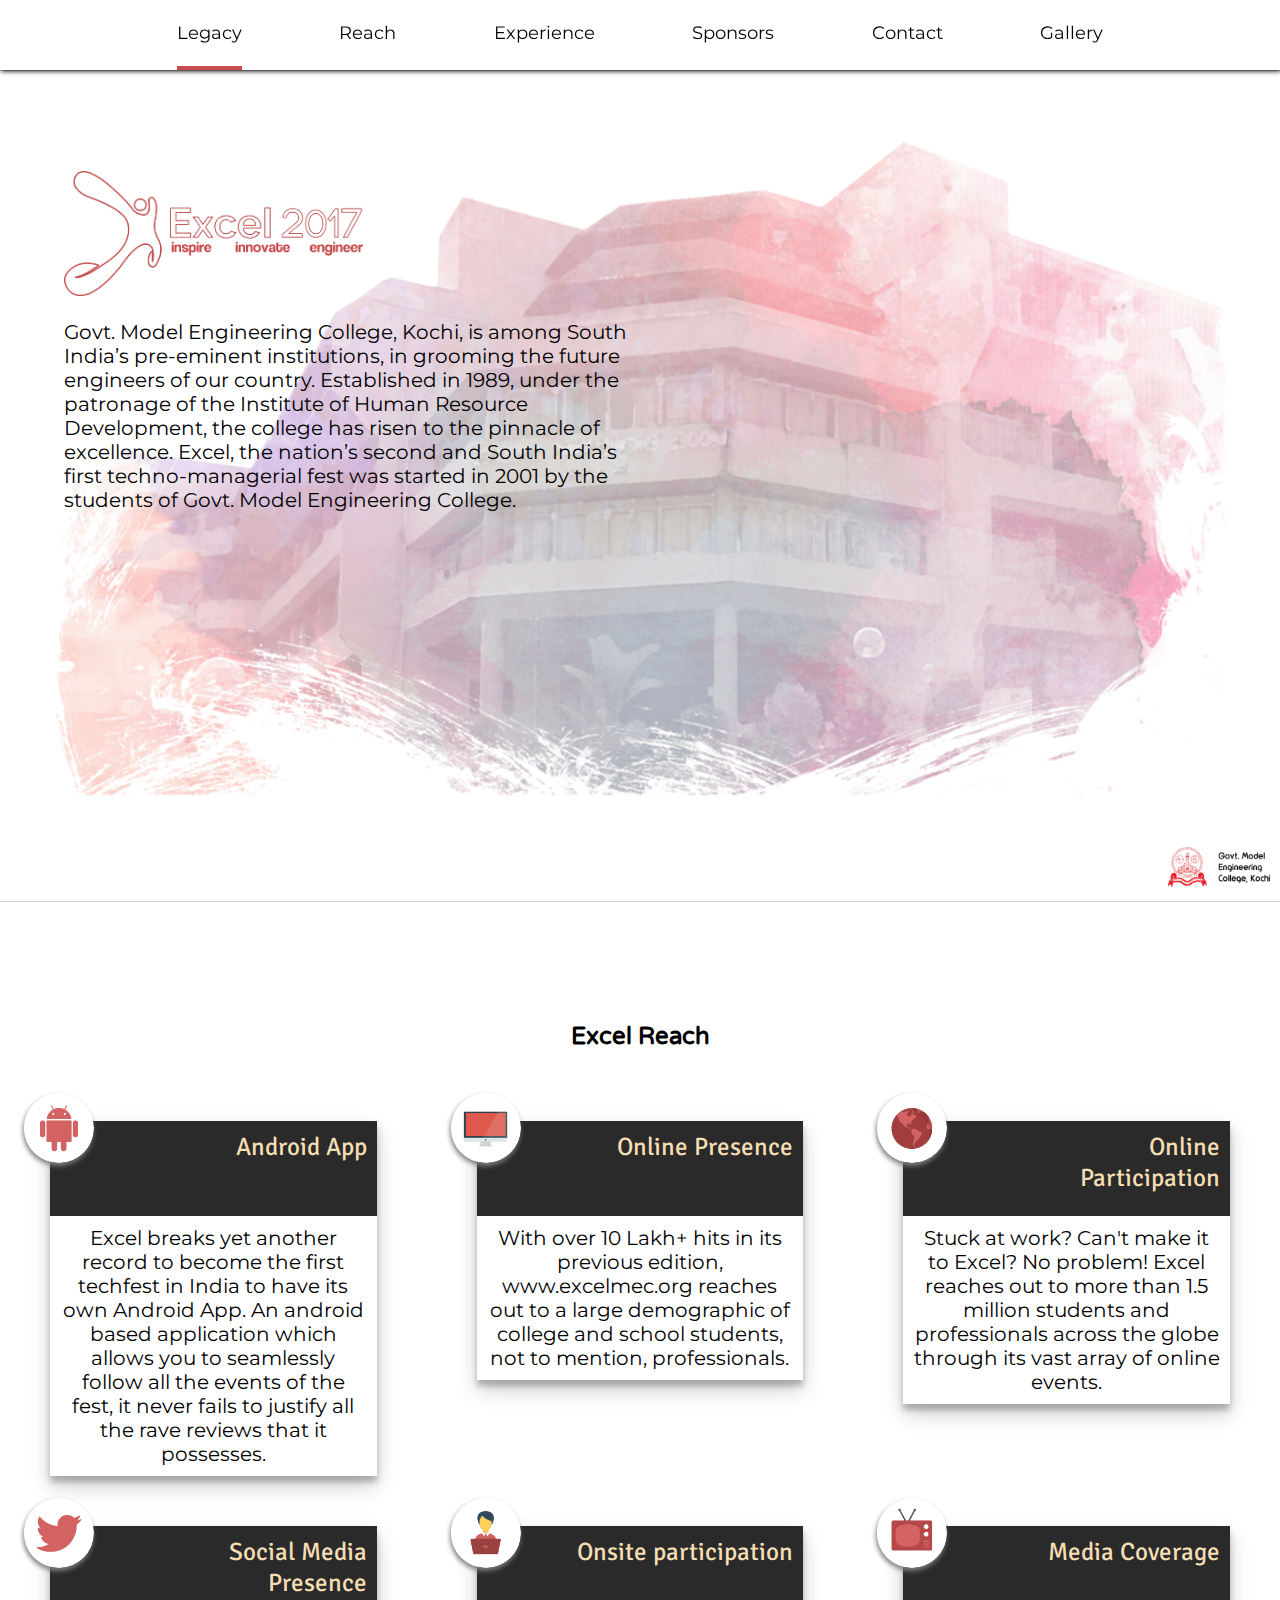
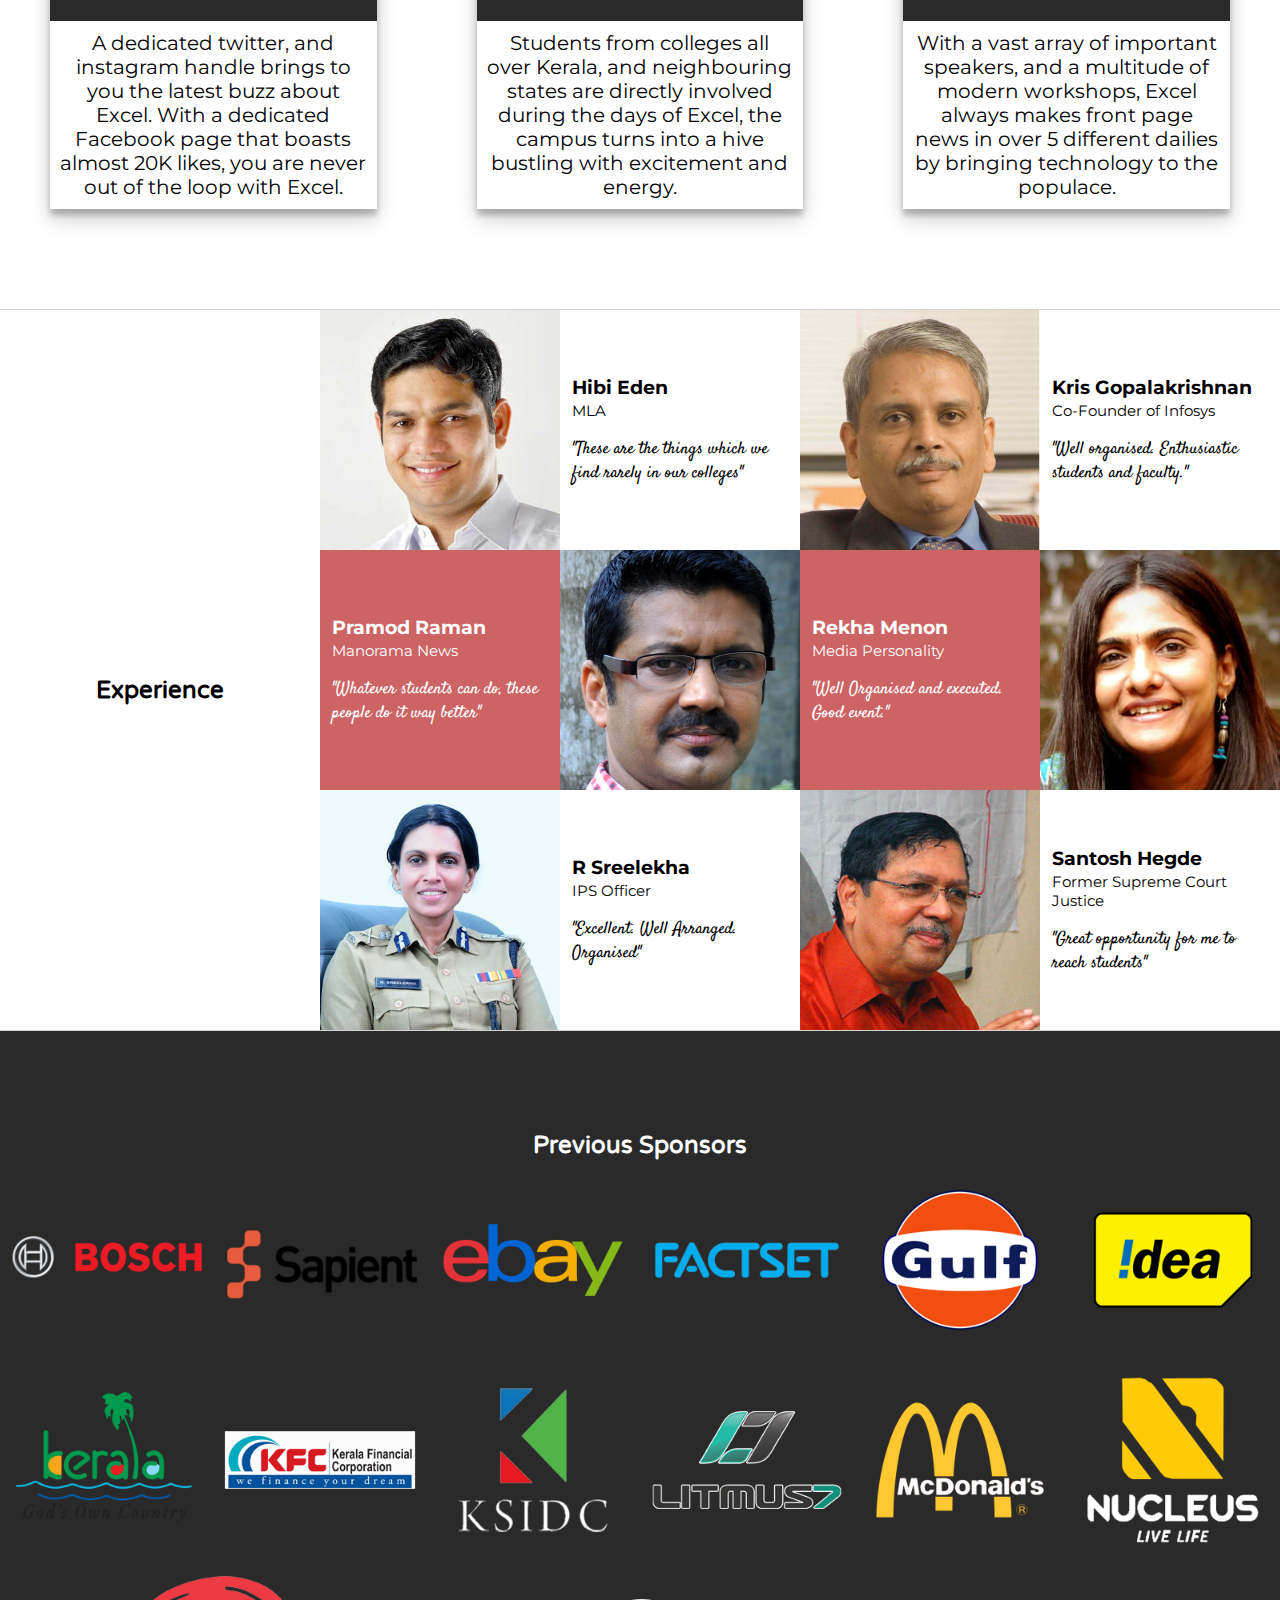
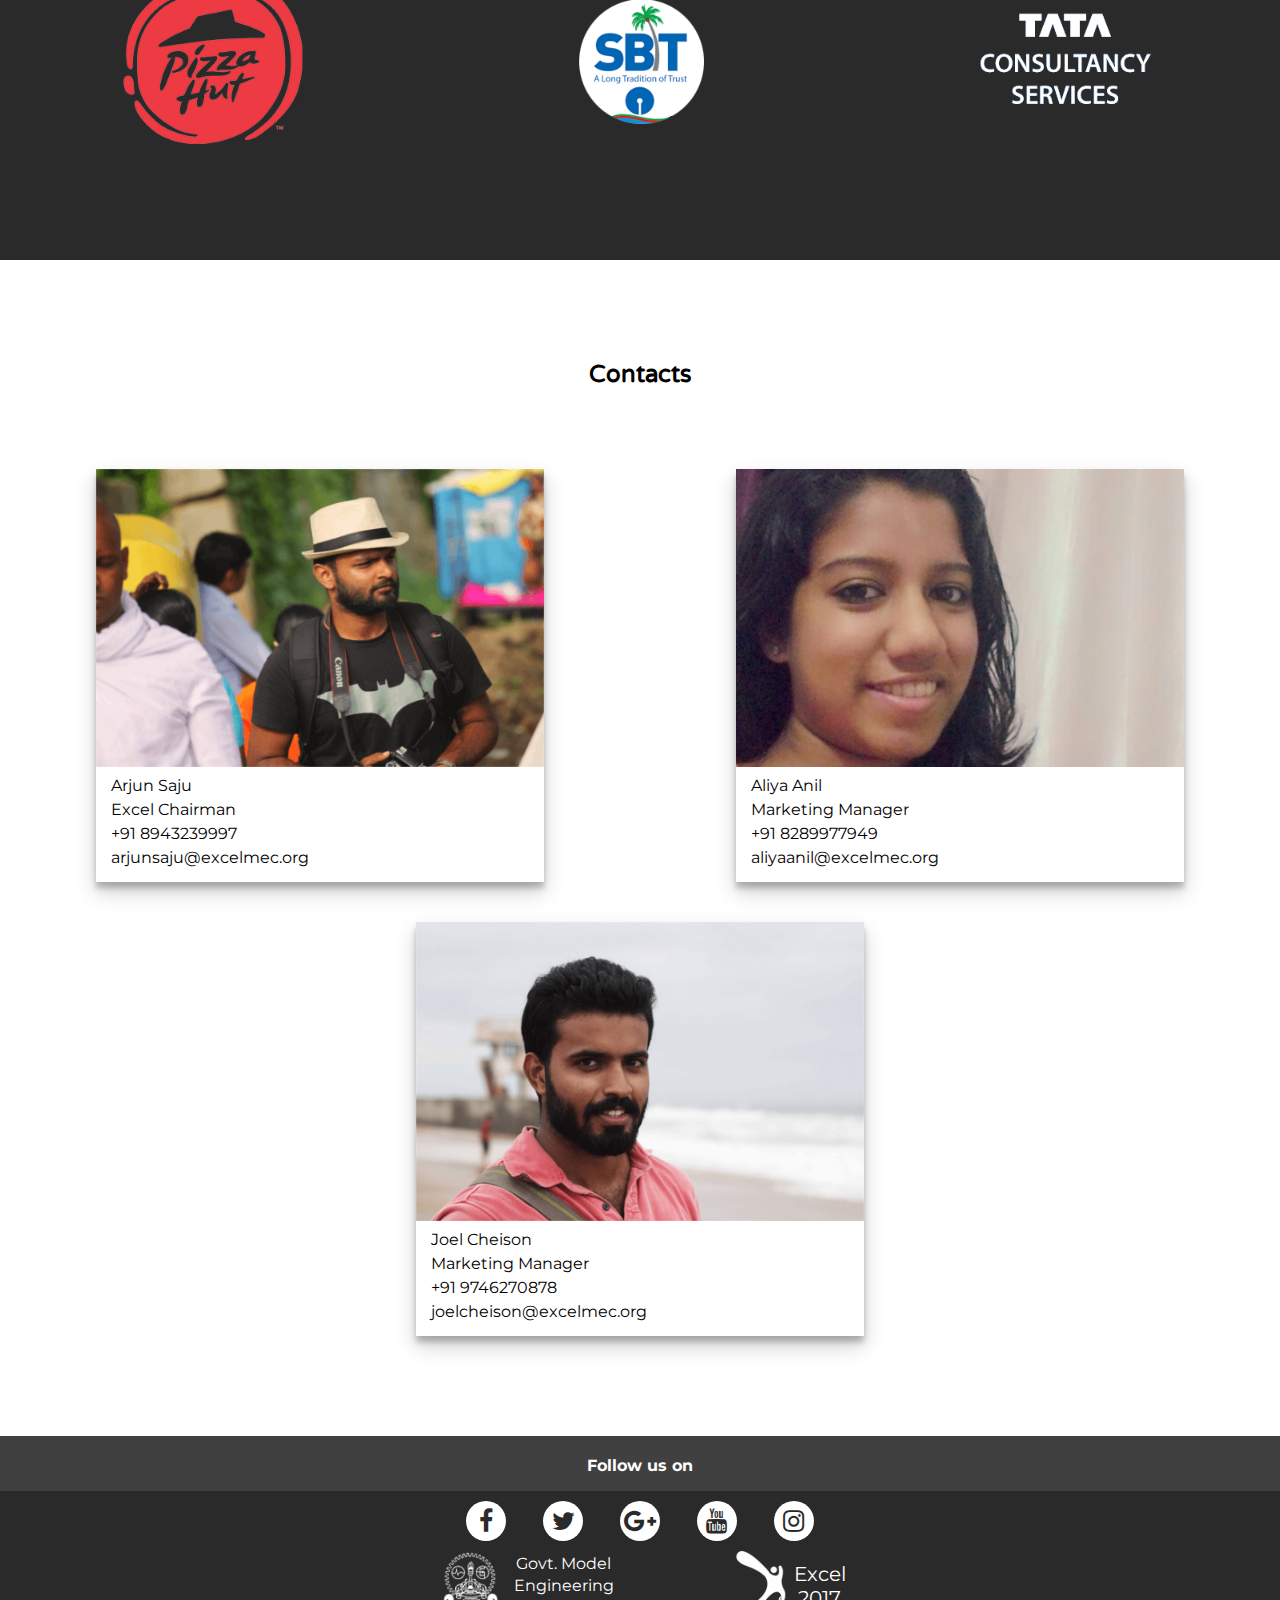
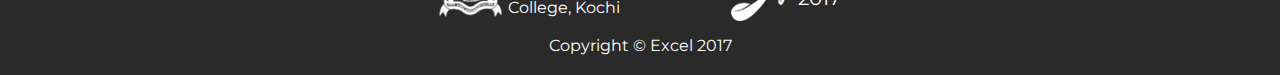
==== index.html @ 3091acf0 "Add files via upload" ====
<!DOCTYPE html>
<html>
  <head>
    <meta charset="utf-8">
    <title>Excel 2017 | Marketing</title>
    <meta name="viewport" content="width=device-width, initial-scale=1">
    <link rel="stylesheet" href="css/marketing_style.css">
    <link rel="stylesheet" href="https://maxcdn.bootstrapcdn.com/font-awesome/4.5.0/css/font-awesome.min.css">
    <link rel="shortcut icon" href="imgs/favicon.png">
    <script src="js/jquery-3.1.1.min.js"></script>
    <link href="https://fonts.googleapis.com/css?family=Montserrat|Satisfy|Varela+Round|Signika" rel="stylesheet">
  </head>
  <body>
    <div class="navbar">
      <div class="active"><a>HOME</a></div>
      <div><a href="gallery.html">GALLERY</a></div>
      <!-- <div><a>TARIFF</a></div> -->
    </div>
    <div class="tabview-container">
      <div class="tab-view">
        <div class="active-tab" id="home_tab"><a ><img src="imgs/excel.png">Legacy</a></div>
        <div id="reach_tab"><a ><img src="imgs/reach(1).png">Reach</a></div>
        <div id="exp_tab"><a ><img src="imgs/experience(1).png">Experience</a></div>
        <div id="spon_tab"><a ><img src="imgs/sponsor(1).png">Sponsors</a></div>
        <div id="cont_tab"><a ><img src="imgs/phone(1).png">Contact</a></div>
        <div class="page_links"><a href="gallery.html">Gallery</a></div>
        <!-- <div class="page_links"><a >Tariff</a></div> -->
      </div>
    </div>
    <section class="drop_screen" id="home">
      <div class="overlay"></div>
      <div class="legacy">
        <img src="imgs/excel2017.png">
        <p>Govt. Model Engineering College, Kochi, is among South India’s pre-eminent institutions, in grooming the future engineers of our country. Established in 1989, under the patronage of the Institute of Human Resource Development, the college has risen to the pinnacle of excellence. Excel, the nation’s second and South India’s first techno-managerial fest was started in 2001 by the students of Govt. Model Engineering College.</p>
      </div>
      <div class="mec-link"><a href="http://mec.ac.in/" target="_blank"><img src="imgs/meclink.png"></a></div>
    </section>
    <section class="reach" id="reach">
      <h2>Excel Reach</h2>
      <div class="reach-content">
        <div>
          <div>
            <div class="reach-header">
              <div class="sublogo"><img src="imgs/android.png"></div>
              <span class="subh">Android App</span>
            </div>
            <p>Excel breaks yet another record to become the first techfest in India to have its own Android App. An android based application which allows you to seamlessly follow all the events of the fest, it never fails to justify all the rave reviews that it possesses.</p>
          </div>
        </div>
        <div>
          <div>
            <div class="reach-header">
              <div class="sublogo"><img src="imgs/computer.png"></div>
              <span class="subh">Online Presence</span>
            </div>
            <p>With over 10 Lakh+ hits in its previous edition, www.excelmec.org reaches out to a large demographic of college and school students, not to mention, professionals.</p>
          </div>
        </div>
        <div>
          <div>
            <div class="reach-header">
              <div class="sublogo"><img src="imgs/online.png"></div>
              <span class="subh">Online Participation</span>
            </div>
            <p>Stuck at work? Can't make it to Excel? No problem! Excel reaches out to more than 1.5 million students and professionals across the globe through its vast array of online events.</p>
          </div>
        </div>
        <div>
          <div>
            <div class="reach-header">
              <div class="sublogo"><img src="imgs/twitter.png"></div>
              <span class="subh">Social Media Presence</span>
            </div>
            <p>A dedicated twitter, and instagram handle brings to you the latest buzz about Excel. With a dedicated Facebook page that boasts almost 20K likes, you are never out of the loop with Excel.</p>
          </div>
        </div>
        <div>
          <div>
            <div class="reach-header">
              <div class="sublogo"><img src="imgs/onlielaptop.png"></div>
              <span class="subh">Onsite participation</span>
            </div>
            <p>Students from colleges all over Kerala, and neighbouring states are directly involved during the days of Excel, the campus turns into a hive bustling with excitement and energy.</p>
          </div>
        </div>
        <div>
          <div>
            <div class="reach-header">
              <div class="sublogo"><img src="imgs/television.png"></div>
              <span class="subh">Media Coverage</span>
            </div>
            <p>With a vast array of important speakers, and a multitude of modern workshops, Excel always makes front page news in over 5 different dailies by bringing technology to the populace.</p>
          </div>
        </div>
      </div>
    </section>
    <section class="experience" id="experience">
      <div class="experience-header"><h2>Experience</h2></div>
      <div class="experience-content">
        <div class="odd-exp0">
          <div>
            <h3>Hibi Eden</h3>
            <span>MLA</span>
            <p>"These are the things which we find rarely in our colleges"</p>
          </div>
          <img src="imgs/testimonials/ARhb.jpg">
        </div>
        <div>
          <img src="imgs/testimonials/ARkris.jpg">
          <div>
            <h3>Kris Gopalakrishnan</h3>
            <span>Co-Founder of Infosys</span>
            <p>"Well organised. Enthusiastic students and faculty."</p>
          </div>
        </div>
        <div class="checker">
          <div>
            <h3>Pramod Raman</h3>
            <span>Manorama News</span>
            <p>"Whatever students can do, these people do it way better"</p>
          </div>
          <img src="imgs/testimonials/ARpr.jpg">
        </div>
        <div class="odd-exp1 checker">
          <img src="imgs/testimonials/ARrm.jpg">
          <div>
            <h3>Rekha Menon</h3>
            <span>Media Personality</span>
            <p>"Well Organised and executed. Good event."</p>
          </div>
        </div>
        <div class="odd-exp0">
          <div>
            <h3>R Sreelekha</h3>
            <span>IPS Officer</span>
            <p>"Excellent. Well Arranged. Organised"</p>
          </div>
          <img src="imgs/testimonials/ARrsreelekha.jpg">
        </div>
        <div>
          <img src="imgs/testimonials/ARsanthosh.jpg">
          <div>
            <h3>Santosh Hegde</h3>
            <span>Former Supreme Court Justice</span>
            <p>"Great opportunity for me to reach students"</p>
          </div>
        </div>
      </div>
    </section>
    <section class="sponsors" id="sponsors">
      <h2>Previous Sponsors</h2>
      <div class="sponsors-content">
        <img class="active-slide" src="imgs/sponsors/Bosch.png">
        <img src="imgs/sponsors/sap.png">
        <img src="imgs/sponsors/ebay.png">
        <img src="imgs/sponsors/factset.png">
        <!-- <img src="imgs/sponsors/fedbank.png"> -->
        <img src="imgs/sponsors/GulfLogo.png">
        <img src="imgs/sponsors/idea.png">
        <!-- <img src="imgs/sponsors/kerafed.png"> -->
        <img src="imgs/sponsors/keralatourism.png">
        <img src="imgs/sponsors/kfc.png">
        <img src="imgs/sponsors/ksidc.png">
        <img src="imgs/sponsors/litmus7.png">
        <img src="imgs/sponsors/mcd.png">
        <img src="imgs/sponsors/nucleus.png">
        <img src="imgs/sponsors/pizzahut.png">
        <img src="imgs/sponsors/sbt.png">
        <img src="imgs/sponsors/TCS.png">
        <!-- <img src="imgs/sponsors/wipro.png"> -->
      </div>
    </section>
    <section class="contacts" id="contact">
      <h2>Contacts</h2>
      <div class="contacts-contents">
        <div>
          <img src="imgs/contacts/arjuns.png">
          <div class="contact-desc">
            <p>Arjun Saju</p>
            <p>Excel Chairman</p>
            <p>+91 8943239997</p>
            <p>arjunsaju@excelmec.org</p>
          </div>
        </div>
        <div>
          <img src="imgs/contacts/aliya.png">
          <div class="contact-desc">
            <p>Aliya Anil</p>
            <p>Marketing Manager</p>
            <p>+91 8289977949</p>
            <p>aliyaanil@excelmec.org</p>
          </div>
        </div>
        <div>
          <img src="imgs/contacts/joelc.png">
          <div class="contact-desc">
            <p>Joel Cheison</p>
            <p>Marketing Manager</p>
            <p>+91 9746270878</p>
            <p>joelcheison@excelmec.org</p>
          </div>
        </div>
      </div>
    </section>
    <section class="footer">
      <div class="footer-header">
        <h4>Follow us on</h4>
      </div>
      <div class="footer-content">
        <div id="social">
          <a class="facebook" target="_blank" href="https://www.facebook.com/excelmec"><i class="fa fa-facebook fa-2x"></i></a>
    		  <a class="twitter" target="_blank" href="https://twitter.com/excelmec"><i class="fa fa-twitter fa-2x"></i></a>
      	  <a class="gplus" target="_blank" href="https://plus.google.com/115187532143754007288"><i class="fa fa-google-plus fa-2x"></i></a>
      	  <a class="gplus" target="_blank" href="https://www.youtube.com/c/excelmec"><i class="fa fa-youtube fa-2x"></i></a>
      	  <a class="insta" target="_blank" href="https://www.instagram.com/excelmec/"><i class="fa fa-instagram fa-2x"></i></a>
        </div>
        <div>
          <div style="display:flex;margin: auto;" id="mec">
            <a style="display:flex;text-decoration:none;" href="http://mec.ac.in/"><img src="imgs/header.png">
            <div class="college-footer">
              <p>Govt. Model</p>
              <p>Engineering</p>
              <p>College, Kochi</p>
            </div>
          </a>
          </div>
          <div style="display:flex;margin: auto;" id="mec">
            <img src="imgs/logofooter.png">
            <div class="excel-footer">
              <p>Excel</p>
              <p>2017</p>
            </div>
          </div>
        </div>
      </div>
      <div id="cr"><h4>Copyright &copy; Excel 2017</h4></div>
    </section>
    <script src="js/wires.js"></script>
  </body>
</html>
---- css/marketing_style.css ----
body{
  margin: 0;
  font-family: 'Montserrat', sans-serif;
}

h2{
  font-family: 'Varela Round', sans-serif;
}
.subh{
  font-family: 'Signika', sans-serif;
}

section.contacts h2{
  margin: 0;
}

@media (max-width:360px){
  .overlay{
    background-color: rgba(255,255,255,0.7);
    position: absolute;
    width: 100%;
    height: inherit;
  }
}

@media (min-width:300px){
  section.reach,section.contacts{
    padding-top: 50px;
    padding-bottom: 50px;
  }
  .page_links{
    display: none;
  }
  .drop_screen{
    border-top: 1px solid #d5d5d5;
    border-bottom: 1px solid #d5d5d5;
    display:flex;
    position: relative;
    background-image: url('../imgs/mec.png');
    background-repeat: no-repeat;
    background-position: top;
    background-size: contain;
    height: calc(100vh - 116px);
  }
  .mec-link{
    position: absolute;
    padding: 10px;
    top: 0;
    right: 0;
    /*bottom: 0;*/
  }
  .mec-link img{
    height: 30px;
  }
  .legacy{
    width: 90%;
    position: absolute;
    left: 50%;
    bottom: 0;
    transform: translateX(-50%);
    /*background-color: white;*/
    /*background: -webkit-linear-gradient(bottom, white 80%, rgba(255, 255, 255, 0));
    background: linear-gradient(bottom, white 80%, rgba(255, 255, 255, 0));*/

  }
  .legacy>img{
    width: 100%;
  }
  .legacy>p{
    width: 100%;
    font-size: 15px;
    text-align: center;
  }
  /*nav style*/
  .navbar{
    display: flex;
    width: 80%;
    margin: auto;
    height:50px;
    margin-bottom: 1px;
  }
  .navbar>div{
    text-align: center;
    height: 100%;
    line-height: 50px;
    width: 25%;
    margin: auto;
  }
  .navbar a{
    color: inherit;
    text-decoration: none;
  }
  .active>a{
    color:#c76268;
  }
  .active{
    border-bottom: 2px solid #c76268;
  }
  /*tab style*/
  .tab-view{
    display: flex;
    width: 100%;
    font-size: 12px;
  }
  .tab-view a{
    text-decoration: none;
    color: inherit;
  }
  .tab-view>div{
    text-align: center;
    margin: auto;
    cursor: pointer;
    border-top: 2px solid transparent;
  }
  .tab-view>div.active-tab{
    border-top: 2px solid #c54d4d;
  }
  .tabview-container{
    position: fixed;
    z-index: 1000;
    bottom: 0;
    width: 100%;
    z-index: 99;
    height: 63px;
    background-color: rgba(255, 255, 255, 0.8);
  }
  .tab-view>div img{
    width: 40px;
    margin-top: 2px;
  }
  /*---------Excel reach--------*/
  .reach{
    text-align: center;
    padding-top: 20px;
    padding-bottom:20px;
    border-bottom: 1px solid #d5d5d5;
  }
  .reach-content{
    width: 75%;
    margin: auto;
  }
  .reach-content>div{
    margin-top: 60px;
    margin-bottom: 60px;
  }
  .reach-content>div>div{
    background-color: white;
    box-shadow: 0 10px 20px rgba(0,0,0,0.19), 0 6px 6px rgba(0,0,0,0.23);
  }
  .reach-content>div img{
    width: 60px;
    box-shadow: -1px 3px 5px grey;
    border-radius: 100%;
  }
  .sublogo{
    padding: 10px;
    transform: translate(-50%,-50%);
  }
  .reach-content>div .subh{
    font-size: 25px;
    padding: 10px;
    text-align: right;
    width: 100%;
  }
  .reach-header{
    display: inline-flex;
    width: 100%;
    background-color: #2a2a2a;
    color: wheat;
  }
  .reach-content p{
    padding: 10px;
    margin: 0;
  }
  /*-------Experience--------*/
  .experience{
    text-align: center;
    padding-top: 20px;
    border-bottom: 1px solid #d5d5d5;
  }
  .experience-content>div{
    width: 100%;
    display: flex;
  }
  .experience-content>div>div{
    width: 45%;
    margin: auto;
    text-align: left;
  }
  .experience-content>div>div>p{
    font-family: 'Satisfy', cursive;
    font-weight: normal;
  }
  .experience-content>div h3{
    font-size: 15px;
    margin-bottom: 2px;
  }
  /*photo and the text in testimony*/
  .experience-content>div>*{
    width: 50%;
    font-size: 14px;
  }
  .experience-content>div>img{
    height: 50%;
  }
  .experience-content>div>div>span{
    font-size: 12px;
  }
  /*-----contacts---------*/
  .contacts{
    text-align: center;
    padding-top: 20px;
    padding-bottom: 40px;
  }
  .contacts-contents{
    text-align: center;
    margin-top: 40px;
  }
  .contacts-contents>div{
    width: 90%;
    margin: auto;
    margin-top: 20px;
    margin-bottom: 20px;
    box-shadow: 0 10px 20px rgba(0,0,0,0.19), 0 6px 6px rgba(0,0,0,0.23);
  }
  .contacts-contents>div>div{
    padding-bottom: 10px;
  }
  .contacts-contents img{
    width: 100%;
  }
  .contacts-contents p{
    margin-top: 5px;
    margin-bottom: 5px;
    padding-left: 15px;
    text-align: left;
  }
  .contacts-contents p.cname{
    color: #888;
  }
  /*-----------sponsors-----------*/
  .sponsors{
    text-align: center;
    padding-bottom: 100px;
    padding-top: 100px;
    background-color: #2a2a2a;
  }
  .sponsors>h2{
    margin: 0;
    color: white;
  }
  .sponsors-content{
    position: relative;
    align-content: center;
    display: block;
    height:310px;
  }
  .sponsors-content>img{
    position: absolute;
    height: 300px;
    opacity: 0;
    transition: opacity 0.5s;
    display: block;
    margin: auto;
    left: 50%;
    transform: translateX(-50%);
  }
  .sponsors-content>img.active-slide{
    opacity: 1;
  }
  /*---------footer---------*/
  .footer{
    text-align: center;
    margin-bottom: 63px;
    padding-bottom: 10px;
    background-color: #2a2a2a;
  }
  .footer div{
    text-align: center;
    color: white;
    margin: auto;
  }
  .footer>div#cr>h4{
    font-weight: normal;;
    margin: 10px;
  }
  .footer-header{
    background-color: #414040;
    text-align: center;
    color: white;
    height: 40px;
    line-height: 40px;
    padding-top: 10px;
    padding-bottom: 5px;
  }
  .footer-content{
    padding-top: 5px;
  }
  .footer-header h4{
    margin: 0;
  }
  .footer-content>div{
    display: flex;
    margin: auto;
    width: 80%;
    padding-top: 5px;
    padding-bottom: 5px;
    text-align: center;
  }
  .footer-content>div>a{
    display: block;
    width: 40px;
    height: 40px;
    background-color: white;
    /*line-height: 50px;*/
    border-radius: 100%;
    margin: auto;
  }
  i{
  	color: #2a2a2a;
    position: relative;
    transform: translatey(-50%);
    top: 50%;
  }
  .fa-2x{
    font-size: 25px !important;
  }
  a.facebook i:hover{
  	color: #3b5998;
  }
  a.twitter i:hover{
  	color: #00aced;
  }
  a.gplus i:hover{
  	color: #d34836;
  }
  a.insta i:hover{
  	color: #5F82AC;
  }
  .excel-footer p{
    margin: 0;
    font-size: 20px;
  }
  .college-footer p{
    margin: 3px;
    color: white;
    font-size: 10px;
  }
  #mec img{
    height: 50px;
  }
}

@media (min-width:375px){
  .mec-link{
    left: 0;
    right: unset;

  }
  .mec-link img{
    height: 35px;
  }
}

@media (min-width:768px){
  section.reach,section.contacts{
    padding-top: 100px;
    padding-bottom: 100px;
  }
  section.experience{
    padding-top:0;
  }
  .drop_screen{
    background-position: right;
    height: unset;
    position: relative;
  }
  .overlay{
    background-color: rgba(255,255,255,0.6);
    position: absolute;
    width: 100%;
    height: 100%;
  }
  .legacy{
    position: static;
    margin: auto;
    z-index: 1;
    margin-top: 100px;
    left: unset;
    transform: unset;
    background: none;
  }
  .mec-link img{
    height: 40px;
  }
  .legacy>img{
    width: 300px;
  }
  .legacy>p{
    text-align: center;
    font-size: 20px;
  }
  .reach-content{
    display: flex;
    flex-wrap: wrap;
    width: 100%;
  }
  .reach-content>div{
    width: 40%;
    margin: auto;
    margin-top: 50px;
    font-size: 20px;
  }
  .reach-content>div>.subh{
    font-size: 23px;
  }
  .reach-content>div img {
    width: 70px;
  }
  .sublogo{
    transform: translate(-40%,-40%);
  }
  .experience-content{
    display: flex;
    flex-wrap: wrap;
  }
  .experience-content>div{
    width: 50%;
    /*order: 1;*/
  }
  .experience-content>div>img{
    height: 100%;
  }
  .odd-exp0>img{
    position: relative;
    order: -1;
  }
  .odd-exp1>img{
    position: relative;
    order: 2;
  }
  .experience-content>div h3{
    font-size: 19px;
  }
  .experience-content>div>div>span{
    font-size: 15px;
  }
  .experience-content>div>div>p{
    font-size: 17px
  }
  .checker{
    background-color: #cc6464;
    color: white;
  }
  .sponsors-content{
    display: flex;
    flex-wrap: wrap;
    height: unset;
  }
  .sponsors-content>img{
    position: relative;
    opacity: 1;
    left: unset;
    transform: none;
    /*filter: grayscale();*/
    height: 200px;
  }
  /*-----contacts------*/
  .contacts-contents{
    display: flex;
    flex-wrap: wrap;
  }
  .contacts-contents>div{
    width: 40%;
    margin: auto;
    margin-top: 40px;
  }
  /*---tab-view--------*/
  .tabview-container{
    height: 73px;
  }
  .tab-view{
    font-size: 18px;
  }
  .tab-view>div img{
    width: 50px;
    display: block;
    margin: auto;
  }
  .footer{
    margin-bottom: 72px;
  }
  .footer-content>div{
    width: 60%;
  }
  .footer-content>div#social{
    width: 40%;
  }
  .college-footer p{
    font-size: unset;
  }
  #mec img{
    height: 70px;
  }
}



@media (min-width:1000px){
  .navbar{
    display: none;
  }
  /*--------tab-styles---------*/
  .tabview-container{
    position: fixed;
    height: 70px;
    line-height: 66px;
    box-shadow: 1px 1px 5px;
    background-color: rgba(255, 255, 255, 1);
    top: 0;
  }
  .tab-view{
    width: 80%;
    margin: auto;
  }
  .page_links{
    display: flex;
  }
  .page_links>div{
    margin: auto;
  }
  .tab-view>div img{
    display: none ;
  }
  .mec-link{
    top: unset;
    left: unset;
    right: 0;
    bottom: 0;
  }
  /*.mec-link img{
    height: 35px;
  }*/
  .tab-view>div{
    border-top: none;
    border-bottom: 4px solid transparent;
  }
  .tab-view>div.active-tab{
    border-top: none;
    border-bottom: 4px solid #c54d4d;
  }
  /*-------dropscreen----------*/
  .drop_screen{
    margin-top: 70px;
    height: calc(100vh - 70px);
  }
  .legacy>p{
    text-align: left;
    width: 50%
  }
  /*------reach-------*/
  .reach-content>div>div{
    width: 85%;
    margin: auto;
  }
  .reach-content>div{
    width: 30%;
  }
  /*---------experience-------*/
  .experience{
    display: flex;
    padding-top: 0;
  }
  .experience>div.experience-header{
    width: 25%;
  }
  div.experience-header>h2{
    position: relative;
    top: 50%;
    transform: translateY(-50%);
  }
  .experience-content{
    width: 75%;
  }
  /*-----contacts--------*/
  .contacts-contents>div{
    width: 35%;
  }
  /*------footer---------*/
  .footer{
    margin-bottom: 0;
  }
  .footer-content>div{
    width: 40%;
  }
  .footer-content>div#social{
    width: 30%;
  }

}

@media (width:1024px) and (height:1366px){
  .drop_screen{
    height: unset;
  }
}

@media(min-width:1400px){
  .experience-content>div>div>p{
    font-size: 25px;
  }
  .contacts-contents>div{
    width: 30%;
  }
  .contacts-contents{
    width: 80%;
    margin: auto;
    margin-top: 40px;
  }
}
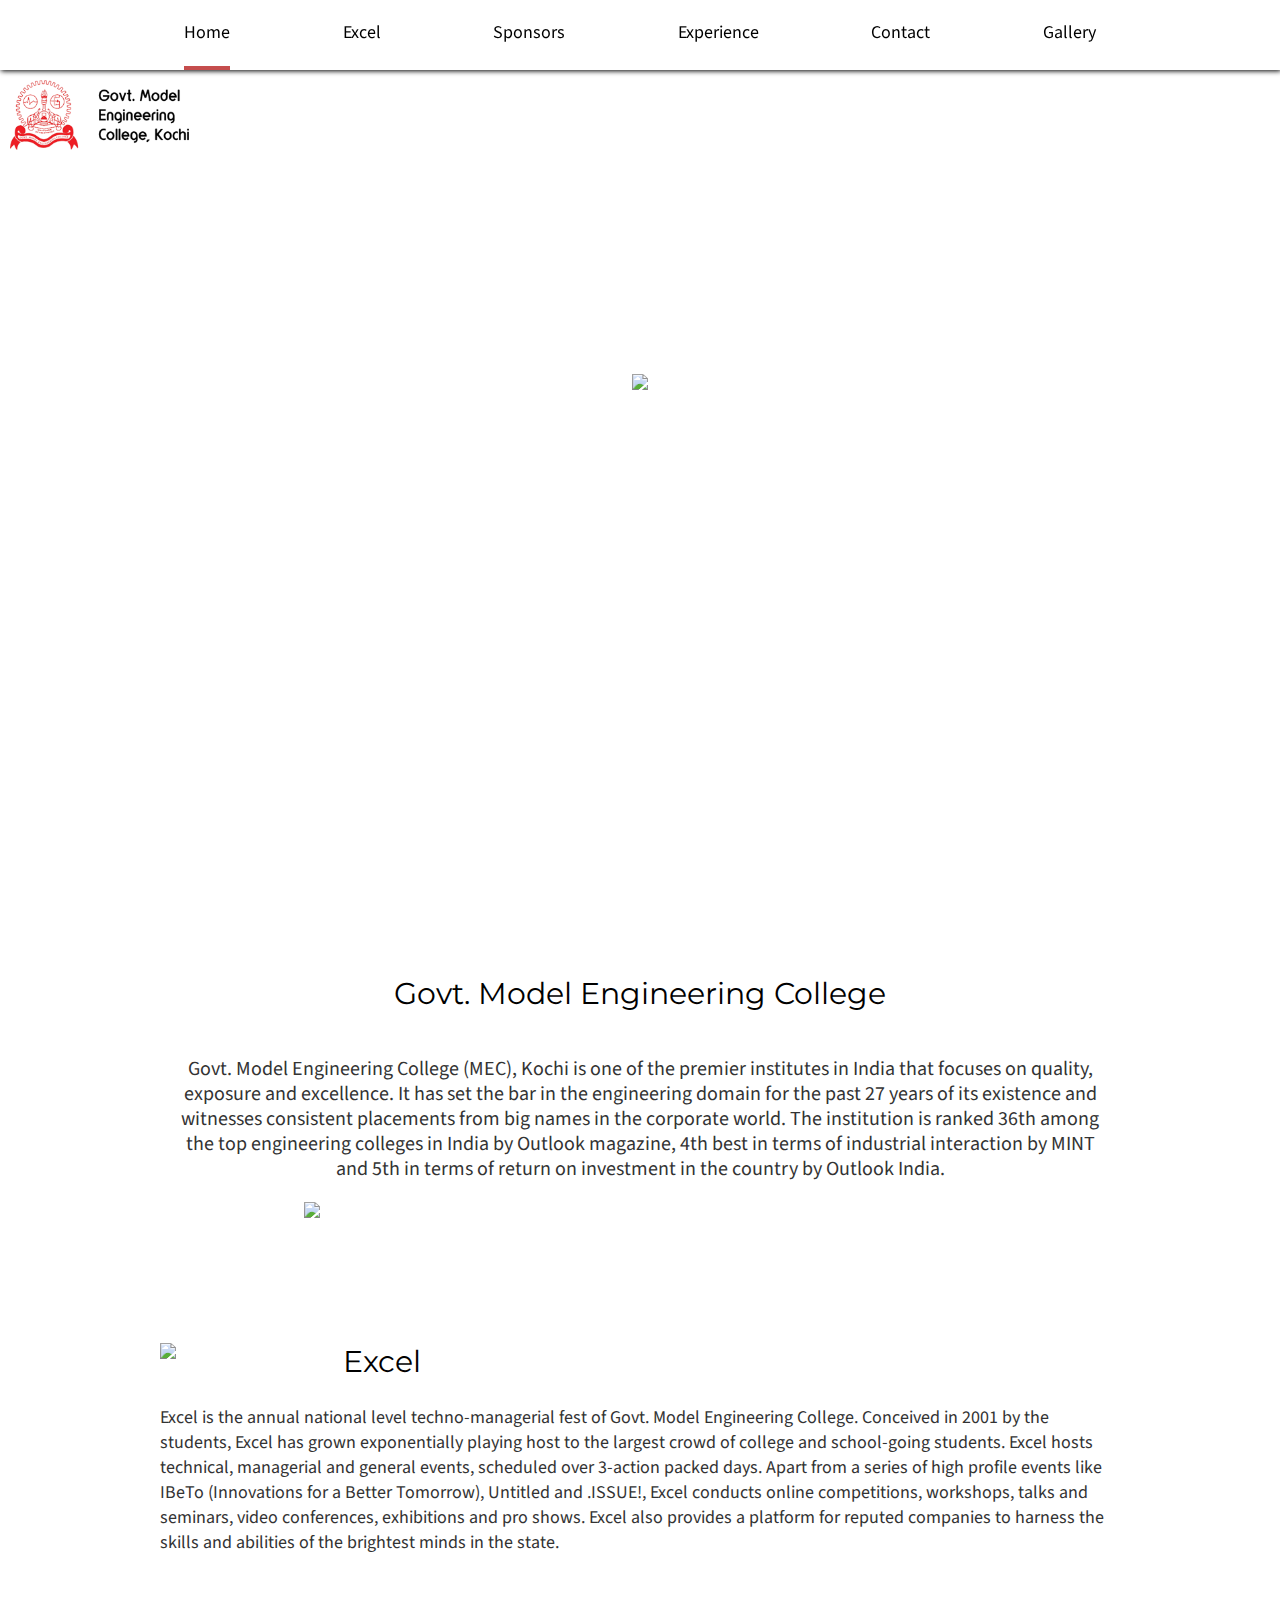
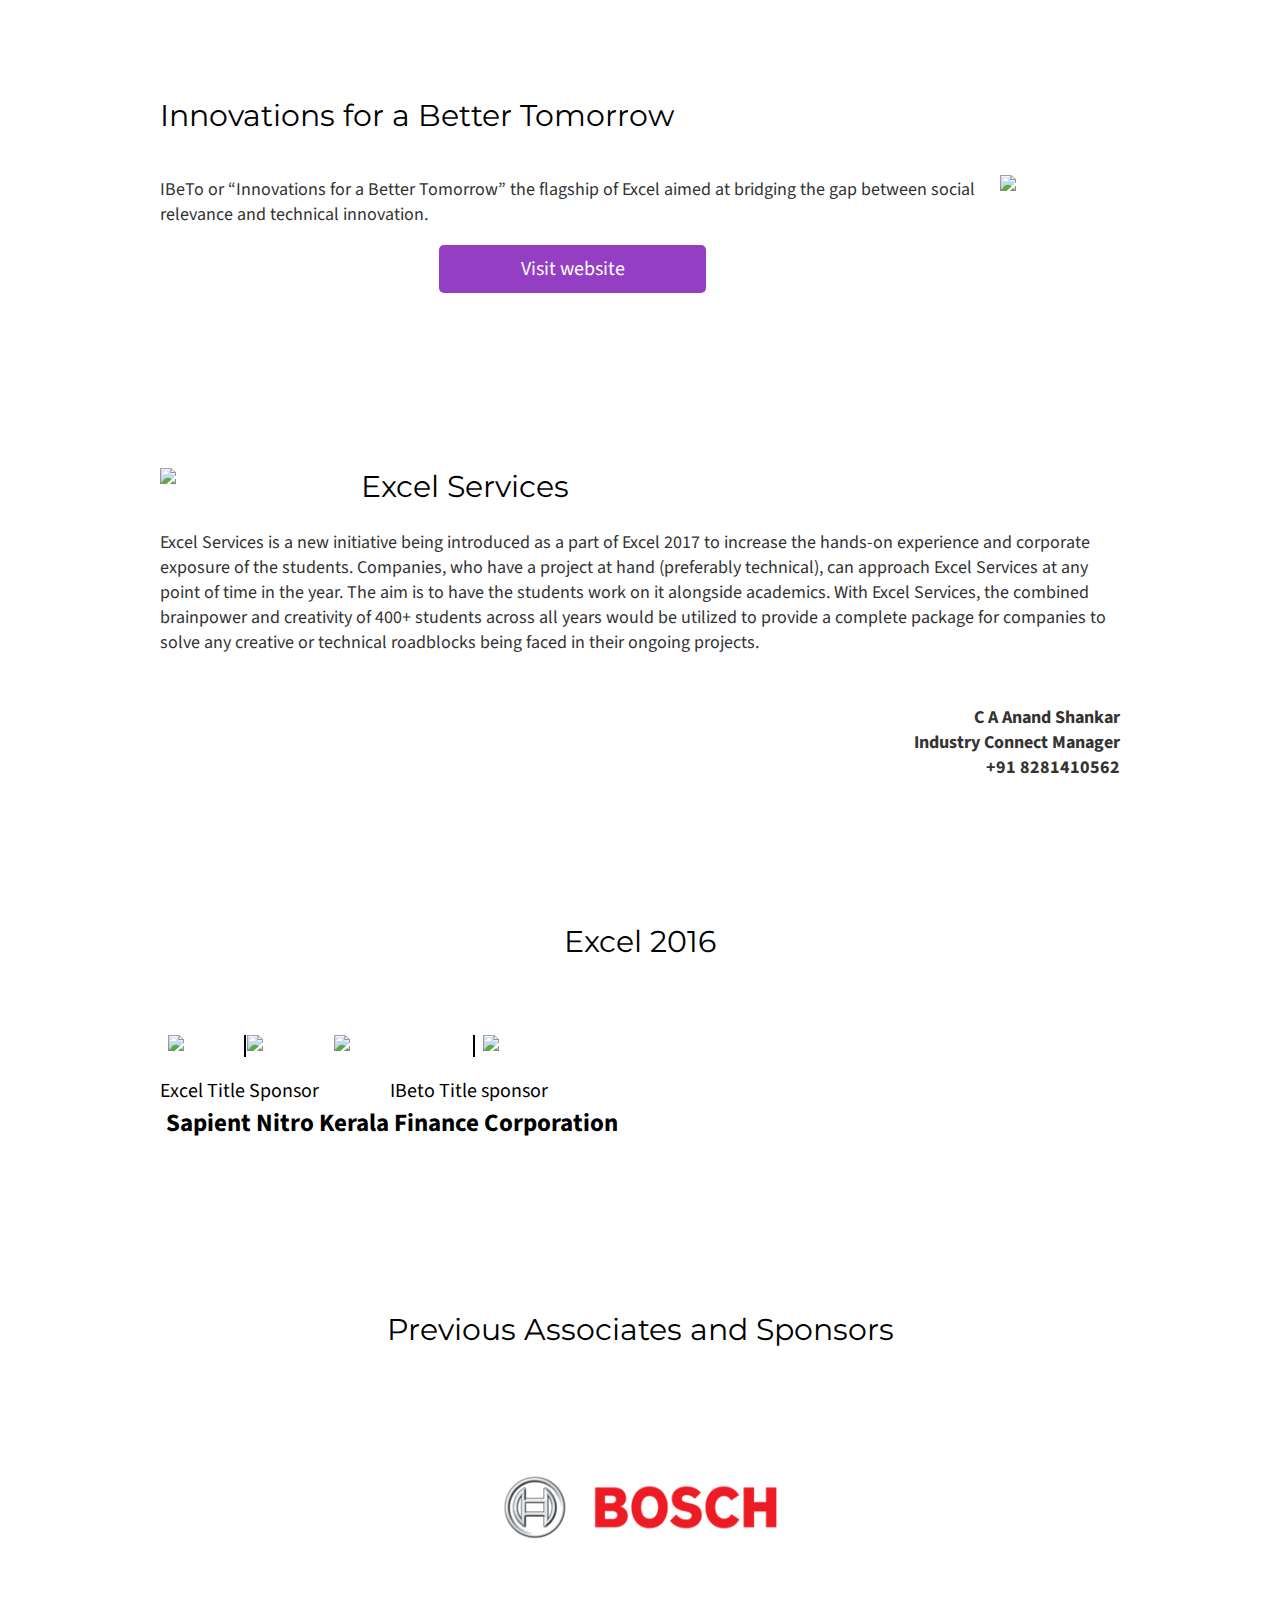
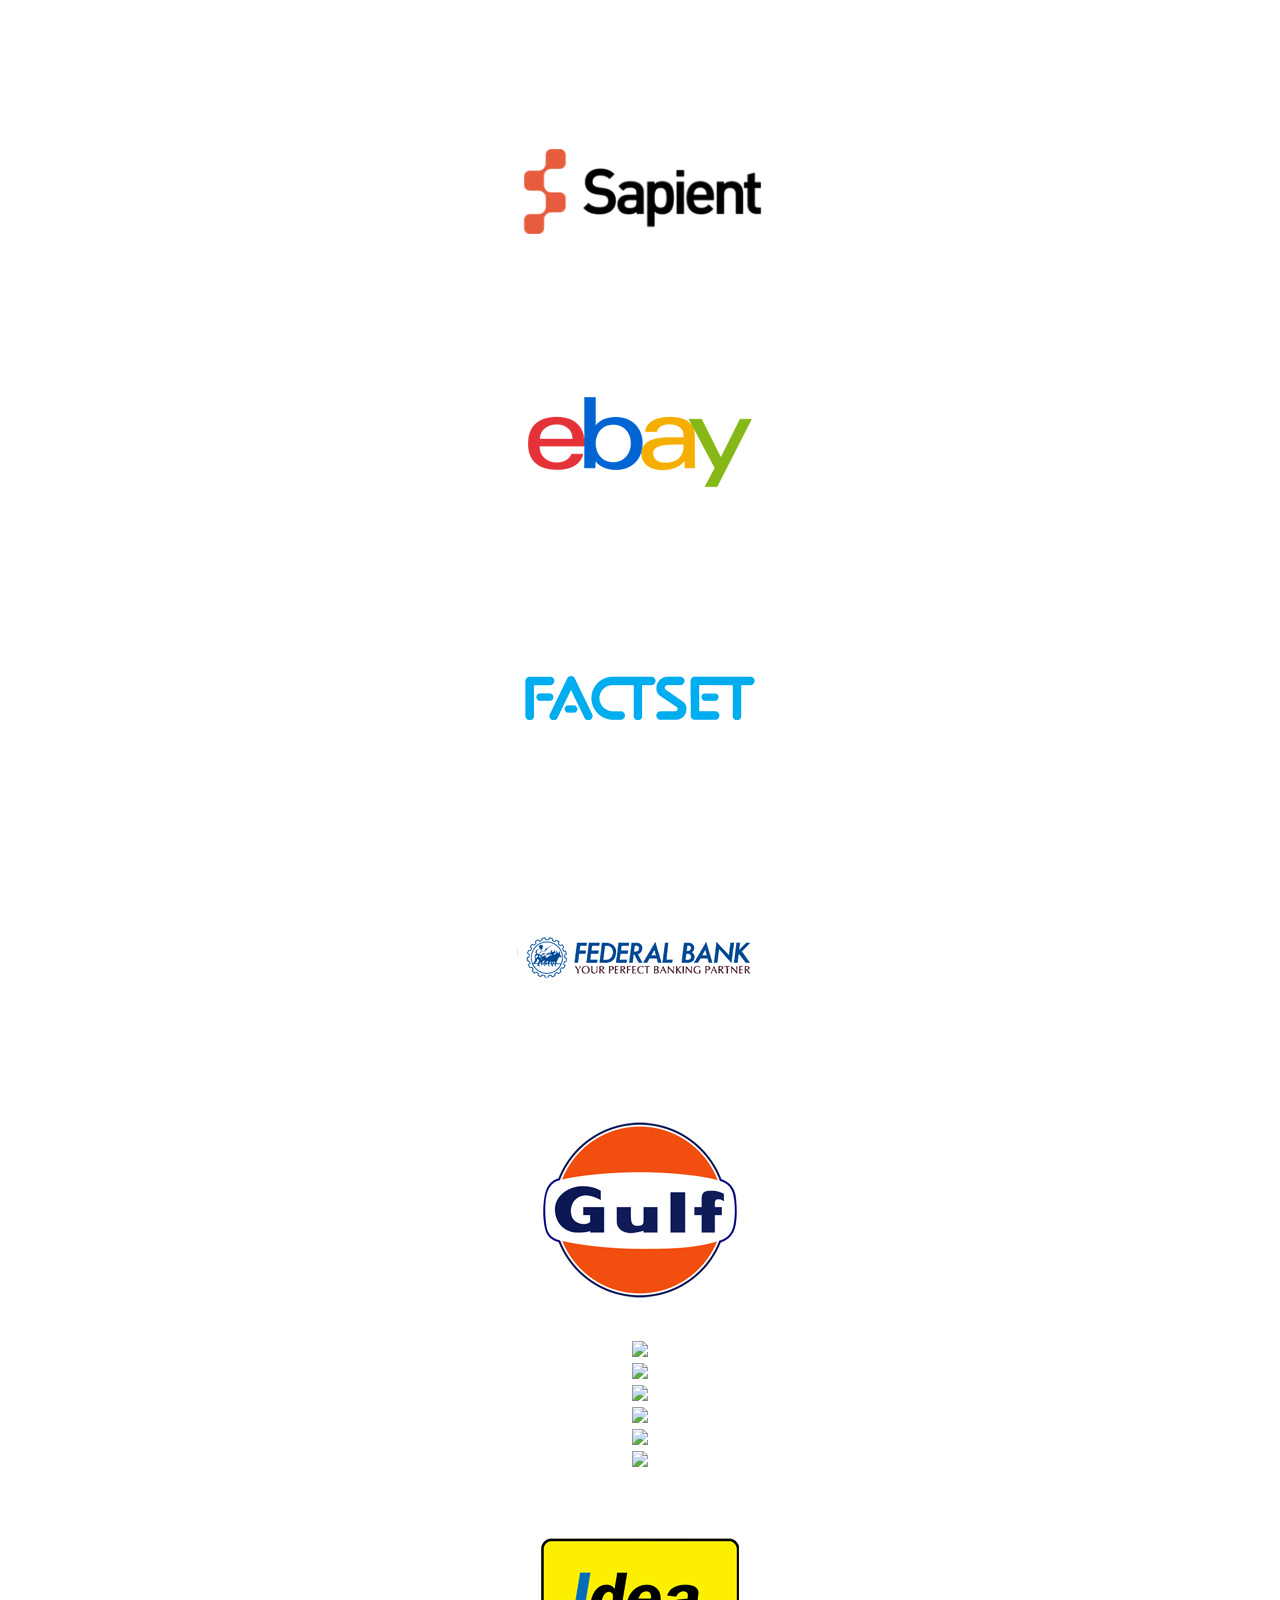
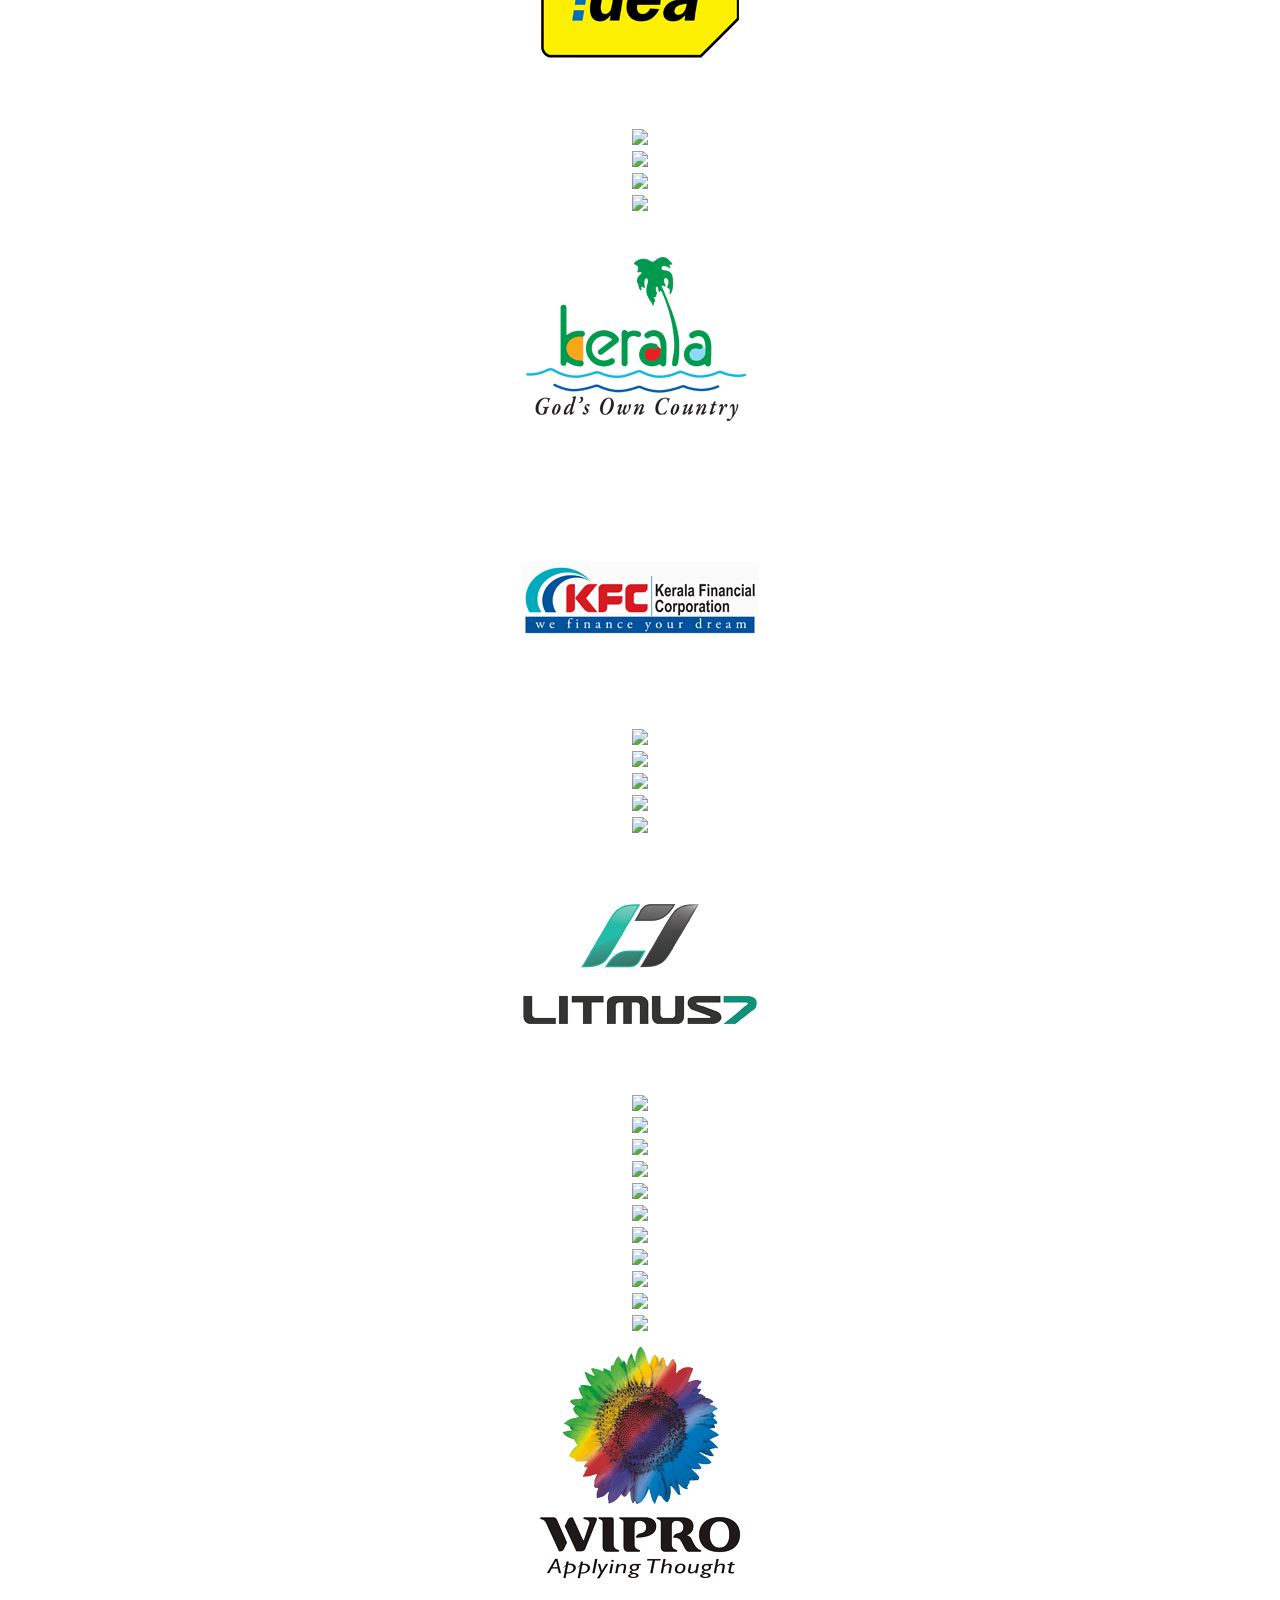
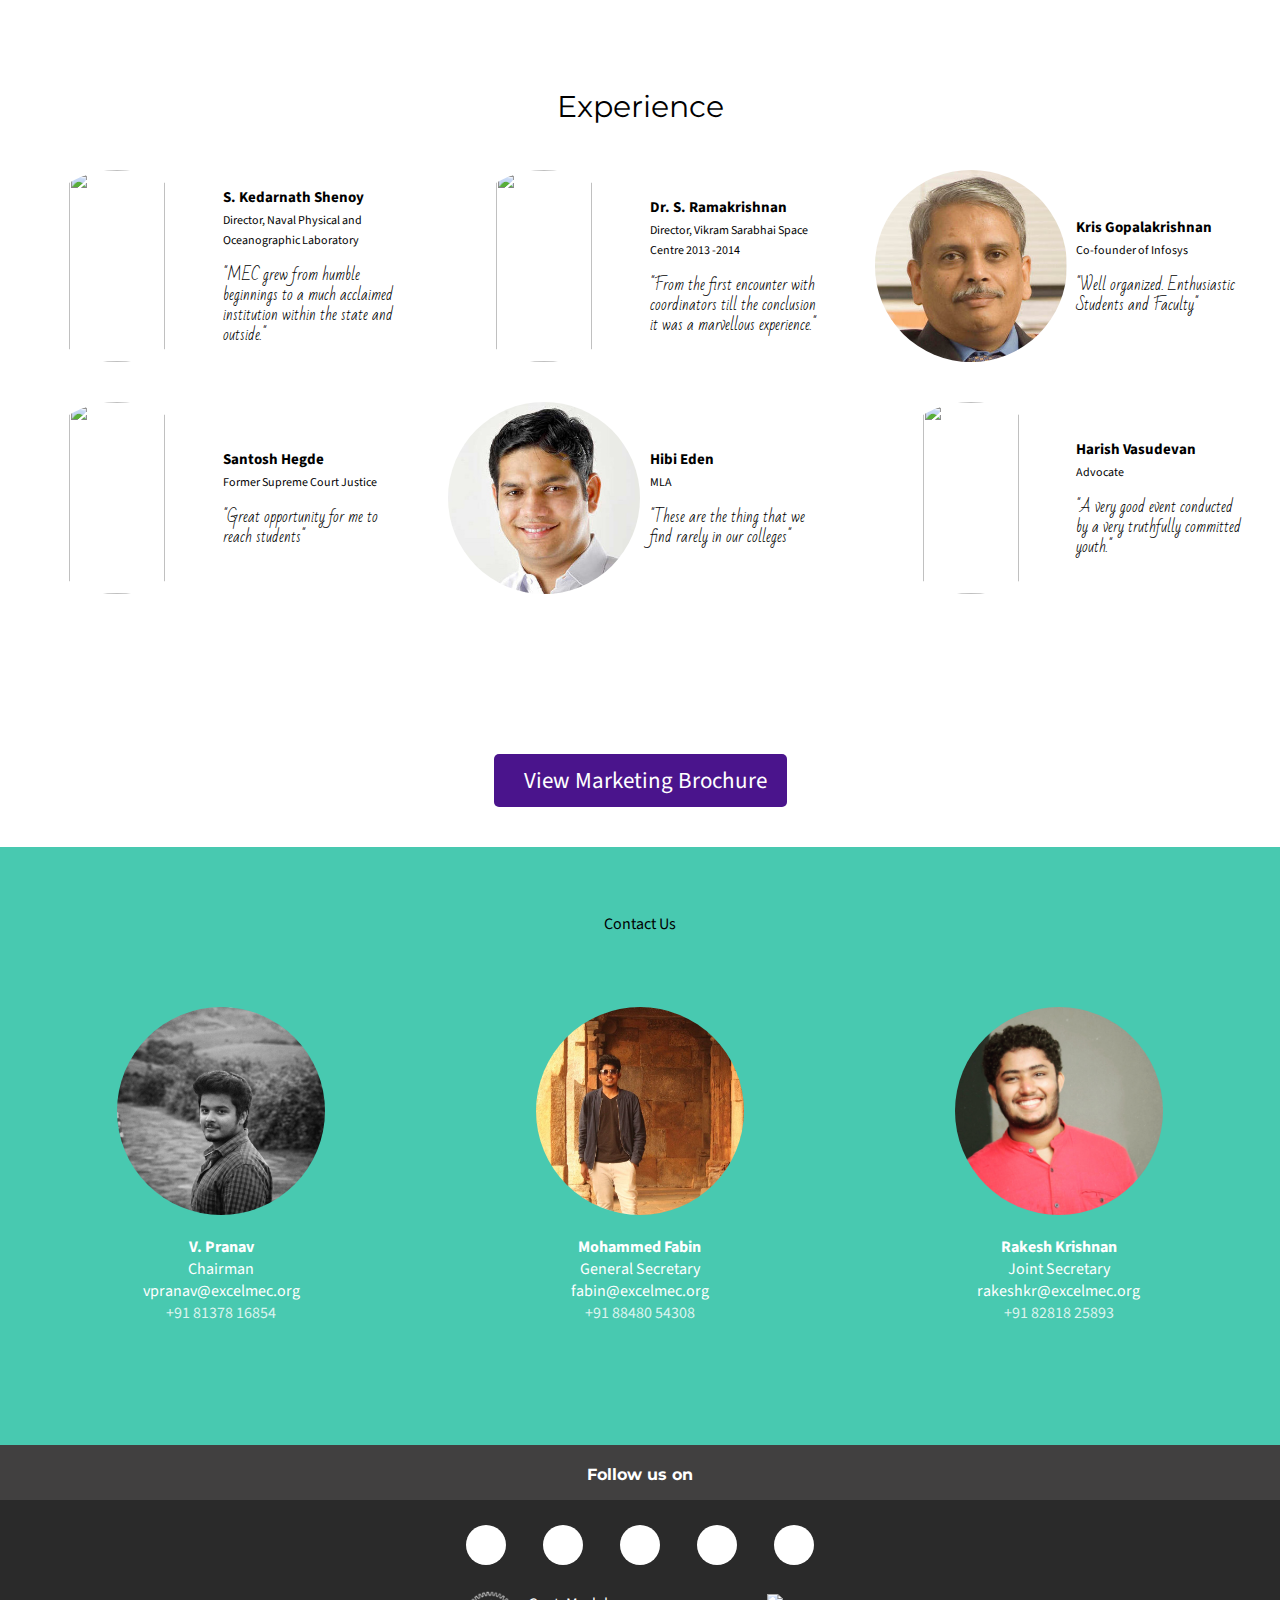
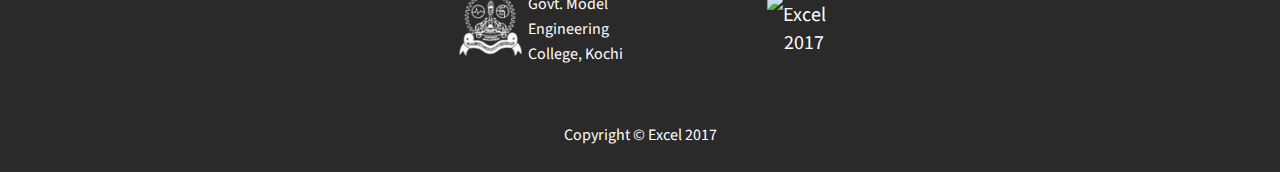
==== commit 3debe292: "contacts" ====
--- a/index.html
+++ b/index.html
@@ -2,13 +2,17 @@
 <html>
   <head>
     <meta charset="utf-8">
-    <title>Excel 2017 | Marketing</title>
+    <title>Excel 2017 | Partners</title>
     <meta name="viewport" content="width=device-width, initial-scale=1">
     <link rel="stylesheet" href="css/marketing_style.css">
-    <link rel="stylesheet" href="https://maxcdn.bootstrapcdn.com/font-awesome/4.5.0/css/font-awesome.min.css">
+    <link rel="stylesheet" href="css/slick.css">
+    <link rel="stylesheet" href="css/slick-theme.css">
     <link rel="shortcut icon" href="imgs/favicon.png">
     <script src="js/jquery-3.1.1.min.js"></script>
-    <link href="https://fonts.googleapis.com/css?family=Montserrat|Satisfy|Varela+Round|Signika" rel="stylesheet">
+    <script src="js/slick.min.js"></script>
+    <script src="https://use.fontawesome.com/75bc5066dd.js"></script>
+    <link href="https://fonts.googleapis.com/css?family=Montserrat:300|Signika" rel="stylesheet">
+    <link href="https://fonts.googleapis.com/css?family=Source+Sans+Pro|Bad+Script" rel="stylesheet">
   </head>
   <body>
     <div class="navbar">
@@ -18,190 +22,272 @@
     </div>
     <div class="tabview-container">
       <div class="tab-view">
-        <div class="active-tab" id="home_tab"><a ><img src="imgs/excel.png">Legacy</a></div>
-        <div id="reach_tab"><a ><img src="imgs/reach(1).png">Reach</a></div>
+        <div class="active-tab" id="home_tab"><a ><img src="imgs/excel.png">Home</a></div>
+        <div id="reach_tab"><a ><img src="imgs/reach(1).png">Excel</a></div>
+        <div id="spon_tab"><a ><img src="imgs/sponsor(1).png">Sponsors</a></div>
         <div id="exp_tab"><a ><img src="imgs/experience(1).png">Experience</a></div>
-        <div id="spon_tab"><a ><img src="imgs/sponsor(1).png">Sponsors</a></div>
         <div id="cont_tab"><a ><img src="imgs/phone(1).png">Contact</a></div>
         <div class="page_links"><a href="gallery.html">Gallery</a></div>
         <!-- <div class="page_links"><a >Tariff</a></div> -->
       </div>
     </div>
     <section class="drop_screen" id="home">
-      <div class="overlay"></div>
-      <div class="legacy">
-        <img src="imgs/excel2017.png">
-        <p>Govt. Model Engineering College, Kochi, is among South India’s pre-eminent institutions, in grooming the future engineers of our country. Established in 1989, under the patronage of the Institute of Human Resource Development, the college has risen to the pinnacle of excellence. Excel, the nation’s second and South India’s first techno-managerial fest was started in 2001 by the students of Govt. Model Engineering College.</p>
+      <!-- <div class="overlay"></div> -->
+      <div class="logo-container">
+        <img src="imgs/excelhighres.png">
       </div>
       <div class="mec-link"><a href="http://mec.ac.in/" target="_blank"><img src="imgs/meclink.png"></a></div>
     </section>
+
     <section class="reach" id="reach">
-      <h2>Excel Reach</h2>
-      <div class="reach-content">
-        <div>
-          <div>
-            <div class="reach-header">
-              <div class="sublogo"><img src="imgs/android.png"></div>
-              <span class="subh">Android App</span>
-            </div>
-            <p>Excel breaks yet another record to become the first techfest in India to have its own Android App. An android based application which allows you to seamlessly follow all the events of the fest, it never fails to justify all the rave reviews that it possesses.</p>
-          </div>
-        </div>
-        <div>
-          <div>
-            <div class="reach-header">
-              <div class="sublogo"><img src="imgs/computer.png"></div>
-              <span class="subh">Online Presence</span>
-            </div>
-            <p>With over 10 Lakh+ hits in its previous edition, www.excelmec.org reaches out to a large demographic of college and school students, not to mention, professionals.</p>
-          </div>
-        </div>
-        <div>
-          <div>
-            <div class="reach-header">
-              <div class="sublogo"><img src="imgs/online.png"></div>
-              <span class="subh">Online Participation</span>
-            </div>
-            <p>Stuck at work? Can't make it to Excel? No problem! Excel reaches out to more than 1.5 million students and professionals across the globe through its vast array of online events.</p>
-          </div>
-        </div>
-        <div>
-          <div>
-            <div class="reach-header">
-              <div class="sublogo"><img src="imgs/twitter.png"></div>
-              <span class="subh">Social Media Presence</span>
-            </div>
-            <p>A dedicated twitter, and instagram handle brings to you the latest buzz about Excel. With a dedicated Facebook page that boasts almost 20K likes, you are never out of the loop with Excel.</p>
-          </div>
-        </div>
-        <div>
-          <div>
-            <div class="reach-header">
-              <div class="sublogo"><img src="imgs/onlielaptop.png"></div>
-              <span class="subh">Onsite participation</span>
-            </div>
-            <p>Students from colleges all over Kerala, and neighbouring states are directly involved during the days of Excel, the campus turns into a hive bustling with excitement and energy.</p>
-          </div>
-        </div>
-        <div>
-          <div>
-            <div class="reach-header">
-              <div class="sublogo"><img src="imgs/television.png"></div>
-              <span class="subh">Media Coverage</span>
-            </div>
-            <p>With a vast array of important speakers, and a multitude of modern workshops, Excel always makes front page news in over 5 different dailies by bringing technology to the populace.</p>
-          </div>
-        </div>
+      <div class="">
+        <!-- <h2>Our Reach</h2> -->
+        <div class="reach-content">
+          <img id="logo" src="imgs/reach/excel.png">
+          <div><p id="stm1">India’s <span class="grad">2nd</span> and South India’s <span class="grad">1st</span> Techfest</p><img class="graphic" src="imgs/reach/india.svg"></div>
+          <p id="stm2"><span class="grad">17</span> Successful Editions</p>
+          <div><p id="stm3"><span class="grad">15 Lakh+</span> College &amp; <span class="grad">5 Lakh+</span> School Student participation </p><img class="graphic" src="imgs/reach/student.svg"></div>
+          <div><p id="stm4">Footfall of <span class="grad">10,000+</span> participants(Students and Professionals)</p><img class="graphic" src="imgs/reach/footfalls.svg"></div>
+          <div><p id="stm5"><span class="grad">60+</span> diverse Events</p><img class="graphic" src="imgs/reach/events.svg"></div>
+          <p id="stm6"><span class="grad">10 Lakh+</span> unique website hits</p>
+          <div><p id="stm7"><span class="grad">22,000+</span> Facebook Followers</p><img class="graphic ic-small" src="imgs/reach/facebook.svg"></div>
+          <p id="stm8">Online participation from all <span class="grad">29</span> states</p>
+          <div><p><span class="grad">International</span> participation for online events</p><img class="graphic ic-small" src="imgs/reach/globe.svg"></div>
+          <div class="tagline">
+            <img src="imgs/reach/inspire.png">
+            <img src="imgs/reach/innovate.png">
+            <img src="imgs/reach/engineer.png">
+          </div>
+        </div>
+      </div>
+    </section>
+
+    <section id="mecollege">
+      <div class="container">
+        <h2  style="text-align:center;">Govt. Model Engineering College</h2>
+        <div class="">
+          <div class="legacy">
+            <p>Govt. Model Engineering College (MEC), Kochi is one of the premier institutes in India that focuses on quality, exposure and excellence. It has set the bar in the engineering domain for the past 27 years of its existence and witnesses consistent placements from big names in the corporate world. The institution is ranked 36th among the top engineering colleges in India by Outlook magazine, 4th best in terms of industrial interaction by MINT and 5th in terms of return on investment in the country by Outlook India.</p>
+          </div>
+          <div class="college-container">
+            <img src="imgs/collegedood.png">
+          </div>
+        </div>
+      </div>
+    </section>
+
+    <section class="roots" id="excelcircle">
+      <div class="container">
+        <img src="imgs/circlelogo.png">
+        <h2>Excel</h2>
+        <p>Excel is the annual national level techno-managerial fest of Govt. Model Engineering College. Conceived in 2001 by the students, Excel has grown exponentially playing host to the largest crowd of college and school-going students. Excel hosts technical, managerial and general events, scheduled over 3-action packed days. Apart from a series of high profile events like IBeTo (Innovations for a Better Tomorrow), Untitled and .ISSUE!, Excel conducts online competitions, workshops, talks and seminars, video conferences, exhibitions and pro shows. Excel also provides a platform for reputed companies to harness the skills and abilities of the brightest minds in the state.</p>
+        <p style="clear:both;"></p>
+      </div>
+    </section>
+
+    <section class="ibetosection">
+      <div class="container ibeto-sec">
+        <img src="imgs/ibetoLogoFinal.png">
+        <div class="ibeto">
+          <h2>Innovations for a Better Tomorrow</h2>
+          <p>IBeTo or “Innovations for a Better Tomorrow”  the flagship of Excel aimed at bridging the gap between social relevance and technical innovation.</p>
+          <div><a target="_blank" href="http://ibeto.excelmec.org/">Visit website</a></div>
+        </div>
+      </div>
+    </section>
+    <section class="services" id="services">
+      <div class="container">
+        <img src="imgs/services.png">
+        <h2>Excel Services</h1>
+        <p>Excel Services is a new initiative being introduced as a part of Excel 2017 to increase the hands-on experience and corporate exposure of the students. Companies, who have a project at hand (preferably technical), can approach Excel Services at any point of time in the year. The aim is to have the students work on it alongside academics. With Excel Services, the combined brainpower and creativity of 400+ students across all years would be utilized to provide a complete package for companies to solve any creative or technical roadblocks being faced in their ongoing projects.</p>
+        <p class="industry-cont">C A Anand Shankar<br>
+        Industry Connect Manager<br>
+        +91 8281410562</p>
+        <p style="clear:both;"></p>
+      </div>
+    </section>
+    <section class="excel2016 container">
+      <h2>Excel 2016</h2>
+      <div class="prevkar">
+        <div>
+          <div class="prevlogo">
+            <div><img src="imgs/excel20161.png"></div>
+            <div class="line"></div>
+            <div><img src="imgs/sapient1.png"></div>
+          </div>
+          <p class="prevdesc">Excel Title Sponsor<br> <span class="spon16"><b>Sapient Nitro</b></span></p>
+        </div>
+        <div>
+          <div class="prevlogo">
+            <div><img src="imgs/ibeto20161.png"></div>
+            <div class="line"></div>
+            <div><img src="imgs/kfc.png"></div>
+          </div>
+          <p class="prevdesc">IBeto Title sponsor<br> <span class="spon16"><b>Kerala Finance Corporation</b></span></p>
+        </div>
+      </div>
+    </section>
+    <section class="sponsors" id="sponsors">
+      <h2>Previous Associates and Sponsors</h2>
+      <div class="autoplay">
+        <div><img class="active-slide" src="imgs/sponsors/Bosch.png"></div>
+        <div><img src="imgs/sponsors/sap.png"></div>
+        <div><img src="imgs/sponsors/ebay.png"></div>
+        <div><img src="imgs/sponsors/factset.png"></div>
+        <div><img src="imgs/sponsors/fedbank.png"></div>
+        <div><img src="imgs/sponsors/GulfLogo.png"></div>
+        <div><img src="imgs/sponsors/cognicor.png"></div>
+        <div><img src="imgs/sponsors/comptree.png"></div>
+        <div><img src="imgs/sponsors/digit.png"></div>
+        <div><img src="imgs/sponsors/cl.png"></div>
+        <div><img src="imgs/sponsors/acumen.png"></div>
+        <div><img src="imgs/sponsors/harley.png"></div>
+        <div><img src="imgs/sponsors/idea.png"></div>
+        <div><img src="imgs/sponsors/fullcont.png"></div>
+        <div><img src="imgs/sponsors/mcfadyen.png"></div>
+        <div><img src="imgs/sponsors/nest.png"></div>
+        <div><img src="imgs/sponsors/lic.png"></div>
+        <div><img src="imgs/sponsors/keralatourism.png"></div>
+        <div><img src="imgs/sponsors/kfc.png"></div>
+        <div><img src="imgs/sponsors/ksum.png"></div>
+        <div><img src="imgs/sponsors/ksidcn.png"></div>
+        <div><img src="imgs/sponsors/gadgeon.png"></div>
+        <div><img src="imgs/sponsors/geogit.png"></div>
+        <div><img src="imgs/sponsors/infopark.png"></div>
+        <div><img src="imgs/sponsors/litmus7.png"></div>
+        <div><img src="imgs/sponsors/mcdn.png"></div>
+        <div><img src="imgs/sponsors/np.png"></div>
+        <div><img src="imgs/sponsors/radmir.png"></div>
+        <div><img src="imgs/sponsors/re.png"></div>
+        <div><img src="imgs/sponsors/tcsn.png"></div>
+        <div><img src="imgs/sponsors/sbtn.png"></div>
+        <div><img src="imgs/sponsors/sastra.png"></div>
+        <div><img src="imgs/sponsors/sbh.png"></div>
+        <div><img src="imgs/sponsors/sprob.png"></div>
+        <div><img src="imgs/sponsors/technicalhands.png"></div>
+        <div><img src="imgs/sponsors/visiq.png"></div>
+        <div><img src="imgs/sponsors/wipro.png"></div>
       </div>
     </section>
     <section class="experience" id="experience">
       <div class="experience-header"><h2>Experience</h2></div>
       <div class="experience-content">
-        <div class="odd-exp0">
-          <div>
-            <h3>Hibi Eden</h3>
-            <span>MLA</span>
-            <p>"These are the things which we find rarely in our colleges"</p>
-          </div>
-          <img src="imgs/testimonials/ARhb.jpg">
+        <div>
+          <img src="imgs/testimonials/kshenoy.jpg">
+          <div>
+            <h3>S. Kedarnath Shenoy</h3>
+            <span>Director, Naval Physical and Oceanographic Laboratory</span>
+            <p>"MEC grew from humble beginnings to a much acclaimed institution within the state and outside."</p>
+          </div>
+        </div>
+        <div>
+          <img src="imgs/testimonials/ramakr.jpg">
+          <div>
+            <h3>Dr. S. Ramakrishnan</h3>
+            <span>Director, Vikram Sarabhai Space Centre 2013 -2014</span>
+            <p>"From the first encounter with coordinators till the conclusion it was a marvellous experience."</p>
+          </div>
         </div>
         <div>
           <img src="imgs/testimonials/ARkris.jpg">
           <div>
-            <h3>Kris Gopalakrishnan</h3>
-            <span>Co-Founder of Infosys</span>
-            <p>"Well organised. Enthusiastic students and faculty."</p>
-          </div>
-        </div>
-        <div class="checker">
-          <div>
-            <h3>Pramod Raman</h3>
-            <span>Manorama News</span>
-            <p>"Whatever students can do, these people do it way better"</p>
-          </div>
-          <img src="imgs/testimonials/ARpr.jpg">
-        </div>
-        <div class="odd-exp1 checker">
-          <img src="imgs/testimonials/ARrm.jpg">
-          <div>
-            <h3>Rekha Menon</h3>
-            <span>Media Personality</span>
-            <p>"Well Organised and executed. Good event."</p>
-          </div>
-        </div>
-        <div class="odd-exp0">
-          <div>
-            <h3>R Sreelekha</h3>
-            <span>IPS Officer</span>
-            <p>"Excellent. Well Arranged. Organised"</p>
-          </div>
-          <img src="imgs/testimonials/ARrsreelekha.jpg">
-        </div>
-        <div>
-          <img src="imgs/testimonials/ARsanthosh.jpg">
+            <h3> Kris Gopalakrishnan</h3>
+            <span>Co-founder of Infosys</span>
+            <p>"Well organized. Enthusiastic Students and Faculty"</p>
+          </div>
+        </div>
+        <div>
+          <img src="imgs/testimonials/santhosh.jpg">
           <div>
             <h3>Santosh Hegde</h3>
             <span>Former Supreme Court Justice</span>
             <p>"Great opportunity for me to reach students"</p>
           </div>
         </div>
-      </div>
-    </section>
-    <section class="sponsors" id="sponsors">
-      <h2>Previous Sponsors</h2>
-      <div class="sponsors-content">
-        <img class="active-slide" src="imgs/sponsors/Bosch.png">
-        <img src="imgs/sponsors/sap.png">
-        <img src="imgs/sponsors/ebay.png">
-        <img src="imgs/sponsors/factset.png">
-        <!-- <img src="imgs/sponsors/fedbank.png"> -->
-        <img src="imgs/sponsors/GulfLogo.png">
-        <img src="imgs/sponsors/idea.png">
-        <!-- <img src="imgs/sponsors/kerafed.png"> -->
-        <img src="imgs/sponsors/keralatourism.png">
-        <img src="imgs/sponsors/kfc.png">
-        <img src="imgs/sponsors/ksidc.png">
-        <img src="imgs/sponsors/litmus7.png">
-        <img src="imgs/sponsors/mcd.png">
-        <img src="imgs/sponsors/nucleus.png">
-        <img src="imgs/sponsors/pizzahut.png">
-        <img src="imgs/sponsors/sbt.png">
-        <img src="imgs/sponsors/TCS.png">
-        <!-- <img src="imgs/sponsors/wipro.png"> -->
-      </div>
-    </section>
-    <section class="contacts" id="contact">
-      <h2>Contacts</h2>
-      <div class="contacts-contents">
-        <div>
-          <img src="imgs/contacts/arjuns.png">
-          <div class="contact-desc">
-            <p>Arjun Saju</p>
-            <p>Excel Chairman</p>
-            <p>+91 8943239997</p>
-            <p>arjunsaju@excelmec.org</p>
-          </div>
-        </div>
-        <div>
-          <img src="imgs/contacts/aliya.png">
-          <div class="contact-desc">
-            <p>Aliya Anil</p>
-            <p>Marketing Manager</p>
-            <p>+91 8289977949</p>
-            <p>aliyaanil@excelmec.org</p>
-          </div>
-        </div>
-        <div>
-          <img src="imgs/contacts/joelc.png">
-          <div class="contact-desc">
-            <p>Joel Cheison</p>
-            <p>Marketing Manager</p>
-            <p>+91 9746270878</p>
-            <p>joelcheison@excelmec.org</p>
-          </div>
-        </div>
-      </div>
-    </section>
+        <div>
+          <img src="imgs/testimonials/ARhb.jpg">
+          <div>
+            <h3>Hibi Eden</h3>
+            <span>MLA</span>
+            <p>"These are the thing that we find rarely in our colleges"</p>
+          </div>
+        </div>
+        <div>
+          <img src="imgs/testimonials/Harish.jpg">
+          <div>
+            <h3>Harish Vasudevan</h3>
+            <span>Advocate</span>
+            <p>"A very good event conducted by a very truthfully committed youth."</p>
+          </div>
+        </div>
+      </div>
+    </section>
+    <section class="brochure">
+      <div class="brochure-button"><a target="_blank" href="brochure/marketing-brochure.pdf"><span><i class="fa fa-download" aria-hidden="true" style="transform:none;top:unset;color:white"></i></span>&nbsp; View Marketing Brochure</a></div>
+    </section>
+    <section id="contacts" class="wp-zone">
+      <div class="center">
+          <p class="heading-font-white no-top-margin margin-bottom">Contact Us</p>
+          <div class="contact-content">
+              <div class="contact-card">
+                  <div>
+                      <img class="contact-img" src="./imgs/contacts/pranav.jpeg">
+                  </div>
+                  <div class="contact-desc">
+                      <span class="font-family: 'Work Sans', sans-serif;">
+                          <b>V. Pranav</b>
+                      </span>
+                      <br> Chairman
+                      <br>
+                      <i class="fa fa-envelope"></i>
+                      <span>vpranav@excelmec.org</span>
+                      <br>
+                      <i class="fa fa-phone"></i>
+                      <span style="opacity: 0.8;">+91 81378 16854
+                          <br>
+                      </span>
+                  </div>
+              </div>
+              <div class="contact-card">
+                  <div>
+                      <img class="contact-img" src="./imgs/contacts/fabin.jpeg">
+                  </div>
+                  <div class="contact-desc">
+                      <span class="font-family: 'Work Sans', sans-serif;">
+                          <b>Mohammed Fabin</b>
+                      </span>
+                      <br> General Secretary
+                      <br>
+                      <i class="fa fa-envelope"></i>
+                      <span>fabin@excelmec.org</span>
+                      <br>
+                      <i class="fa fa-phone"></i>
+                      <span style="opacity: 0.8;"> +91 88480 54308</span>
+                      <br>
+                  </div>
+              </div>
+              <div class="contact-card">
+                  <div>
+                      <img class="contact-img" src="./imgs/contacts/rakesh.jpeg">
+                  </div>
+                  <div class="contact-desc">
+                      <span class="font-family: 'Work Sans', sans-serif;">
+                          <b>Rakesh Krishnan</b>
+                      </span>
+                      <br>
+                      <span>Joint Secretary</span>
+                      <br>
+                      <i class="fa fa-envelope"></i>
+                      <span>rakeshkr@excelmec.org</span>
+                      <br>
+                      <i class="fa fa-phone"></i>
+                      <span style="opacity: 0.8;">+91 82818 25893
+                          <br>
+                  </div>
+              </div>
+          </div>
+      </div>
+  </section>
     <section class="footer">
       <div class="footer-header">
         <h4>Follow us on</h4>
@@ -225,7 +311,7 @@
           </a>
           </div>
           <div style="display:flex;margin: auto;" id="mec">
-            <img src="imgs/logofooter.png">
+            <img src="imgs/excelfooter.png">
             <div class="excel-footer">
               <p>Excel</p>
               <p>2017</p>
@@ -233,7 +319,7 @@
           </div>
         </div>
       </div>
-      <div id="cr"><h4>Copyright &copy; Excel 2017</h4></div>
+      <div id="cr"><p>Copyright &copy; Excel 2017</p></div>
     </section>
     <script src="js/wires.js"></script>
   </body>
--- a/css/marketing_style.css
+++ b/css/marketing_style.css
@@ -1,17 +1,21 @@
 body{
   margin: 0;
+  font-family: 'Source Sans Pro', sans-serif;
+}
+
+h2,h4{
   font-family: 'Montserrat', sans-serif;
-}
-
-h2{
-  font-family: 'Varela Round', sans-serif;
+  font-weight: normal;
 }
 .subh{
   font-family: 'Signika', sans-serif;
 }
 
-section.contacts h2{
-  margin: 0;
+.legacy>p,.container>p,.ibeto>p{
+  color: #333333;
+}
+.center{
+  text-align: center;
 }
 
 @media (max-width:360px){
@@ -24,24 +28,66 @@
 }
 
 @media (min-width:300px){
-  section.reach,section.contacts{
+  .brochure{
+    text-align: center;
+  }
+  .brochure-button{
+    width: 70%;
+    text-align: center;
+    margin: auto;
+    margin-top: 50px;
+  }
+  .brochure-button a{
+    text-decoration: none;
+    color: white;
+    background-color: #4A148C;
+    padding: 10px 20px;
+    font-size: 15px;
+    border-radius: 5px;
+  }
+  .spon16{
+    font-size: 23px;
+  }
+  .reach h2{
+    margin-bottom: 0;
+  }
+  .navbar>div:hover{
+    border-bottom: 2px solid #c54d4d;
+  }
+  .tab-view>div:hover{
+    border-bottom: 4px solid #c54d4d;
+  }
+  section.reach{
     padding-top: 50px;
     padding-bottom: 50px;
   }
   .page_links{
     display: none;
   }
+
+  .logo-container{
+    margin: auto;
+  }
+
+  .logo-container img{
+    width: 250px;
+  }
+
+  .container{
+    width: 90%;
+    margin: auto;
+  }
+
   .drop_screen{
-    border-top: 1px solid #d5d5d5;
-    border-bottom: 1px solid #d5d5d5;
+    height: 40vh;
     display:flex;
     position: relative;
-    background-image: url('../imgs/mec.png');
     background-repeat: no-repeat;
     background-position: top;
     background-size: contain;
-    height: calc(100vh - 116px);
-  }
+  }
+
+
   .mec-link{
     position: absolute;
     padding: 10px;
@@ -49,15 +95,21 @@
     right: 0;
     /*bottom: 0;*/
   }
+  .college-container img{
+    width: 100%;
+  }
+  .services img{
+    width: 200px;
+  }
   .mec-link img{
     height: 30px;
   }
   .legacy{
-    width: 90%;
-    position: absolute;
-    left: 50%;
+    /*width: 90%;*/
+    /*position: absolute;*/
+    /*left: 50%;*/
     bottom: 0;
-    transform: translateX(-50%);
+    /*transform: translateX(-50%);*/
     /*background-color: white;*/
     /*background: -webkit-linear-gradient(bottom, white 80%, rgba(255, 255, 255, 0));
     background: linear-gradient(bottom, white 80%, rgba(255, 255, 255, 0));*/
@@ -129,57 +181,135 @@
     margin-top: 2px;
   }
   /*---------Excel reach--------*/
+  section.reach{
+    height: 200px;
+    padding-top: 0 !important;
+    padding-bottom: 0 !important;
+  }
   .reach{
     text-align: center;
     padding-top: 20px;
     padding-bottom:20px;
-    border-bottom: 1px solid #d5d5d5;
+    /*border-bottom: 1px solid #d5d5d5;*/
   }
   .reach-content{
-    width: 75%;
-    margin: auto;
-  }
-  .reach-content>div{
-    margin-top: 60px;
-    margin-bottom: 60px;
-  }
-  .reach-content>div>div{
-    background-color: white;
-    box-shadow: 0 10px 20px rgba(0,0,0,0.19), 0 6px 6px rgba(0,0,0,0.23);
-  }
-  .reach-content>div img{
-    width: 60px;
-    box-shadow: -1px 3px 5px grey;
-    border-radius: 100%;
-  }
-  .sublogo{
+    height: 100px;
+    position: relative;
+  }
+  .reach-content>p,.reach-content div{
+    position: absolute;
+    left: 50%;
+    top: 50%;
+    transform: translate(-50%,-50%)scale(1);;
+    width: 95%;
+    will-change: transform;
+    opacity: 0;
+    margin: 0;
+    font-size: 15px;
+    transition: transform 20s,opacity 0.5s;
+  }
+
+  .reach-content #logo{
+    opacity: 0;
+    width: 200px;
+    position: absolute;
+    left: 50%;
+    top: 50%;
+    animation-duration: 1s;
+    transform: translate(-50%,-50%)scale(1);
+    transition: transform 20s,opacity 0.5s;
+  }
+
+  .reach-content .activate-slide{
+    opacity: 1 !important;
+    transform: translate(-50%,-50%)scale(0.7) !important;
+  }
+
+  .graphic{
+    float: right;
+    height: 50px;
+  }
+  .grad{
+    background: -webkit-linear-gradient(left,#943ec4, #cd3f5b);
+    -webkit-background-clip: text;
+    -webkit-text-fill-color: transparent;
+    font-size: 20px;
+    font-weight: bolder;
+  }
+  .reach-content div{
+    display: flex;
+    justify-content: center;
+  }
+
+  .reach-content div *{
+    margin-top: auto;
+    margin-bottom: auto;
+    padding: 5px;
+  }
+
+  .tagline{
+    display: flex;
+    transition: transform 20s,opacity 0.5s;
+    position: absolute;
+    opacity: 0;
+    left: 50%;
+    top: 50%;
+    transform: translate(-50%,-50%);
+  }
+  .tagline img{
+    height: 15px;
+    padding-left: 10px;
+    padding-right: 10px;
+  }
+
+  .roots,.ibeto,.services{
+    padding-top: 50px;
+    padding-bottom: 50px;
+  }
+  .roots{
+    padding-bottom: 0 !important;
+  }
+  .ibetosection a{
+    text-decoration: none;
+    text-align: center !important;
+    width: 50%;
     padding: 10px;
-    transform: translate(-50%,-50%);
-  }
-  .reach-content>div .subh{
-    font-size: 25px;
-    padding: 10px;
-    text-align: right;
-    width: 100%;
-  }
-  .reach-header{
-    display: inline-flex;
-    width: 100%;
-    background-color: #2a2a2a;
-    color: wheat;
-  }
-  .reach-content p{
-    padding: 10px;
-    margin: 0;
-  }
+    background-color: #943ec4;
+    border-radius: 5px;
+    color: white;
+    clear: both;
+    margin: auto;
+    font-size: 20px;
+  }
+
+  .roots img,.ibeto img,.services img{
+    width: 200px;
+    margin: auto;
+    display: block;
+  }
+  .roots h2,.roots p,.ibeto p,.ibeto h2,.ibetosection a,.services p,.services h2{
+    text-align: center;
+    display: block;
+  }
+
+  .ibeto-sec img{
+    margin: auto;
+    display: block;
+    width: 200px;
+  }
+
   /*-------Experience--------*/
   .experience{
     text-align: center;
     padding-top: 20px;
-    border-bottom: 1px solid #d5d5d5;
+    /*border-bottom: 1px solid #d5d5d5;*/
   }
   .experience-content>div{
-    width: 100%;
+    width: 98%;
+    margin-left: auto;
+    margin-right: auto;
+    margin-top: 20px;
+    margin-bottom: 20px;
     display: flex;
   }
   .experience-content>div>div{
@@ -188,11 +318,13 @@
     text-align: left;
   }
   .experience-content>div>div>p{
-    font-family: 'Satisfy', cursive;
+    font-family: 'Bad Script', cursive;
     font-weight: normal;
+    font-size: 12px;
+    line-height: 20px;
   }
   .experience-content>div h3{
-    font-size: 15px;
+    font-size: 8px;
     margin-bottom: 2px;
   }
   /*photo and the text in testimony*/
@@ -202,71 +334,33 @@
   }
   .experience-content>div>img{
     height: 50%;
+    border-radius: 100%;
   }
   .experience-content>div>div>span{
-    font-size: 12px;
-  }
-  /*-----contacts---------*/
-  .contacts{
-    text-align: center;
-    padding-top: 20px;
-    padding-bottom: 40px;
-  }
-  .contacts-contents{
-    text-align: center;
-    margin-top: 40px;
-  }
-  .contacts-contents>div{
-    width: 90%;
-    margin: auto;
-    margin-top: 20px;
-    margin-bottom: 20px;
-    box-shadow: 0 10px 20px rgba(0,0,0,0.19), 0 6px 6px rgba(0,0,0,0.23);
-  }
-  .contacts-contents>div>div{
-    padding-bottom: 10px;
-  }
-  .contacts-contents img{
-    width: 100%;
-  }
-  .contacts-contents p{
-    margin-top: 5px;
-    margin-bottom: 5px;
-    padding-left: 15px;
-    text-align: left;
-  }
-  .contacts-contents p.cname{
-    color: #888;
-  }
+    font-size: 8px;
+  }
+
+ 
   /*-----------sponsors-----------*/
   .sponsors{
     text-align: center;
-    padding-bottom: 100px;
-    padding-top: 100px;
-    background-color: #2a2a2a;
+    /*padding-bottom: 50px;*/
+    padding-top: 50px;
+    /*background-color: #2a2a2a;*/
   }
   .sponsors>h2{
     margin: 0;
-    color: white;
-  }
-  .sponsors-content{
-    position: relative;
-    align-content: center;
-    display: block;
-    height:310px;
-  }
-  .sponsors-content>img{
-    position: absolute;
-    height: 300px;
-    opacity: 0;
-    transition: opacity 0.5s;
-    display: block;
-    margin: auto;
-    left: 50%;
-    transform: translateX(-50%);
-  }
-  .sponsors-content>img.active-slide{
-    opacity: 1;
+    margin-bottom: 20px;
+  }
+  .autoplay>div{
+    width: 100%;
+  }
+  .autoplay{
+    margin: auto;
+    width: 90%;
+  }
+  .autoplay img{
+    margin: auto;
   }
   /*---------footer---------*/
   .footer{
@@ -290,27 +384,32 @@
     color: white;
     height: 40px;
     line-height: 40px;
+    box-sizing: content-box;
     padding-top: 10px;
     padding-bottom: 5px;
   }
   .footer-content{
-    padding-top: 5px;
+    padding-top: 20px;
+    padding-bottom: 20px;
   }
   .footer-header h4{
     margin: 0;
+    font-weight: bold;
+    /*box-sizing: content-box !important;*/
   }
   .footer-content>div{
     display: flex;
     margin: auto;
     width: 80%;
     padding-top: 5px;
-    padding-bottom: 5px;
+    padding-bottom: 20px;
     text-align: center;
   }
   .footer-content>div>a{
     display: block;
     width: 40px;
     height: 40px;
+    cursor: pointer;
     background-color: white;
     /*line-height: 50px;*/
     border-radius: 100%;
@@ -335,7 +434,7 @@
   	color: #d34836;
   }
   a.insta i:hover{
-  	color: #5F82AC;
+  	color: #fb3958;
   }
   .excel-footer p{
     margin: 0;
@@ -349,13 +448,70 @@
   #mec img{
     height: 50px;
   }
+  .industry-cont{
+    margin-top: 50px;
+    font-weight: bold;
+  }
+  .footer-content .college-footer{
+    text-align: left;
+  }
+  .prevlogo img{
+    width: 100%;
+  }
+  .prevlogo{
+    display: flex;
+    width: 100%;
+    position: relative;
+  }
+  .prevlogo>div{
+    width: 40%;
+    margin: auto;
+    position: relative;
+  }
+  .prevlogo .line{
+    position: absolute;
+    left: 50%;
+    transform: translateX(-50%);
+    height: 100%;
+    background-color: black;
+    width: 2px;
+    margin: 0px 5px 0px 5px;
+  }
+  .prevkar>div{
+    margin-top: 50px;
+    margin-bottom: 50px;
+  }
+  .prevdesc{
+    text-align: center;
+    font-size: 20px;
+  }
+  .excel2016 h2{
+    text-align: center;
+  }
+  .ic-small{
+    height: 30px;
+  }
+}
+
+@media (min-width:360px){
+  .experience-content>div h3{
+    font-size: 11px;
+    margin-bottom: 2px;
+  }
+  /*photo and the text in testimony*/
+  .experience-content>div>div>span{
+    font-size: 10px;
+  }
+  .experience-content>div>div>p{
+    font-size: 15px;
+  }
+
 }
 
 @media (min-width:375px){
   .mec-link{
     left: 0;
     right: unset;
-
   }
   .mec-link img{
     height: 35px;
@@ -363,15 +519,129 @@
 }
 
 @media (min-width:768px){
-  section.reach,section.contacts{
+
+.brochure-button a{
+  font-size: 23px;
+}
+  .reach-content{
+    height: 200px;
+  }
+  .spon16{
+    font-size: 25px;
+  }
+  .prevkar{
+    display: flex;
+  }
+  .roots h2, .roots p, .ibeto p, .ibeto h2, .ibetosection a, .services p, .services h2{
+    text-align: unset;
+  }
+  .ibeto>*{
+    width: 100%;
+  }
+  h2{
+    font-size: 30px;
+  }
+  /*logacy*/
+  .tagline img{
+    height: 40px;
+    padding-left: 10px;
+    padding-right: 10px;
+  }
+  .logo-container{
+    margin: auto;
+  }
+  .logo-container img{
+    width: 500px;
+  }
+  .roots img{
+    width: 250px;
+    float: left;
+    shape-outside: circle();
+  }
+  .roots p{
+    line-height: 25px;
+    font-size: 18px;
+  }
+  section{
+    padding-top: 50px;
+    padding-bottom: 50px;
+  }
+  .container{
+    max-width: 960px;
+    margin: auto;
+  }
+  section.drop_screen{
+    padding-top: 0px;
+    padding-bottom: 0px;
+  }
+  section.reach{
     padding-top: 100px;
     padding-bottom: 100px;
   }
-  section.experience{
-    padding-top:0;
-  }
+  .reach-content img#logo{
+    width: 500px;
+  }
+  .reach-content p{
+    /*line-height: 100px;*/
+    /*width: 60%;*/
+    font-size: 25px;
+  }
+  .grad{
+    font-size: 30px;
+  }
+  .reach h2{
+    margin-bottom: 0;
+  }
+  .graphic{
+    height: 100px;
+  }
+
+  /*ibeto*/
+
+  .ibeto{
+    text-align: left;
+    display: flex;
+    flex-wrap: wrap;
+    justify-content: center;
+  }
+  .ibeto-sec{
+    display: flex;
+    flex-direction: row-reverse;
+    margin: auto;
+    text-align: center;
+  }
+  .ibeto-sec img{
+    /*shape-outside: circle();*/
+    width: 250px;
+    margin-left: 15px;
+  }
+  .ibanim{
+    position: relative;
+  }
+  ,.ibeto a{
+    margin: auto;
+    /*color: white;*/
+  }
+
+  .ibeto p{
+    line-height: 25px;
+    font-size: 18px;
+  }
+
+  .services img{
+    width: 250px;
+    shape-outside: circle();
+    float: left;
+    margin-right: 35px;
+  }
+
+  .services p{
+    line-height: 25px;
+    font-size: 18px;
+  }
+
   .drop_screen{
-    background-position: right;
+    background-position: center;
     height: unset;
     position: relative;
   }
@@ -381,14 +651,22 @@
     width: 100%;
     height: 100%;
   }
+  .college-container img{
+    display: block;
+    margin: auto;
+    width: 70%;
+  }
   .legacy{
     position: static;
     margin: auto;
     z-index: 1;
-    margin-top: 100px;
+    /*margin-top: 150px;*/
+    text-align: center;
     left: unset;
     transform: unset;
     background: none;
+    padding: 20px;
+    background-color: rgba(255, 255, 255, 0.5);
   }
   .mec-link img{
     height: 40px;
@@ -398,34 +676,17 @@
   }
   .legacy>p{
     text-align: center;
+    line-height: 25px;
     font-size: 20px;
   }
-  .reach-content{
+  .experience-content{
     display: flex;
     flex-wrap: wrap;
-    width: 100%;
-  }
-  .reach-content>div{
-    width: 40%;
-    margin: auto;
-    margin-top: 50px;
-    font-size: 20px;
-  }
-  .reach-content>div>.subh{
-    font-size: 23px;
-  }
-  .reach-content>div img {
-    width: 70px;
-  }
-  .sublogo{
-    transform: translate(-40%,-40%);
-  }
-  .experience-content{
-    display: flex;
-    flex-wrap: wrap;
   }
   .experience-content>div{
-    width: 50%;
+    width: 45%;
+    margin-left: auto;
+    margin-right: auto;
     /*order: 1;*/
   }
   .experience-content>div>img{
@@ -440,41 +701,19 @@
     order: 2;
   }
   .experience-content>div h3{
-    font-size: 19px;
+    font-size: 15px;
   }
   .experience-content>div>div>span{
-    font-size: 15px;
+    font-size: 10px;
   }
   .experience-content>div>div>p{
-    font-size: 17px
+    font-size: 13px;
   }
   .checker{
     background-color: #cc6464;
     color: white;
   }
-  .sponsors-content{
-    display: flex;
-    flex-wrap: wrap;
-    height: unset;
-  }
-  .sponsors-content>img{
-    position: relative;
-    opacity: 1;
-    left: unset;
-    transform: none;
-    /*filter: grayscale();*/
-    height: 200px;
-  }
-  /*-----contacts------*/
-  .contacts-contents{
-    display: flex;
-    flex-wrap: wrap;
-  }
-  .contacts-contents>div{
-    width: 40%;
-    margin: auto;
-    margin-top: 40px;
-  }
+
   /*---tab-view--------*/
   .tabview-container{
     height: 73px;
@@ -489,6 +728,7 @@
   }
   .footer{
     margin-bottom: 72px;
+    padding-top: 0;
   }
   .footer-content>div{
     width: 60%;
@@ -502,13 +742,35 @@
   #mec img{
     height: 70px;
   }
-}
-
-
-
-@media (min-width:1000px){
+  .ic-small{
+    height: 50px;
+  }
+}
+
+@media (min-width:1200px){
+  .mec-link img{
+    height: 70px;
+  }
+  .services .industry-cont{
+    text-align: right;
+  }
+  .ibetosection a{
+    width: 30%;
+  }
+  .logo-container img{
+    width: 700px;
+  }
+  .roots img,.services img{
+    width: 350px;
+  }
+  .ibeto img{
+    width: 300px;
+  }
   .navbar{
     display: none;
+  }
+  section.college{
+    /*height: calc(100vh - 70px);*/
   }
   /*--------tab-styles---------*/
   .tabview-container{
@@ -533,10 +795,10 @@
     display: none ;
   }
   .mec-link{
-    top: unset;
-    left: unset;
-    right: 0;
-    bottom: 0;
+    top: 0;
+    left: 0;
+    right: unset;
+    bottom: unset;
   }
   /*.mec-link img{
     height: 35px;
@@ -552,39 +814,45 @@
   /*-------dropscreen----------*/
   .drop_screen{
     margin-top: 70px;
-    height: calc(100vh - 70px);
+    height: calc(100vh - 270px);
   }
   .legacy>p{
-    text-align: left;
-    width: 50%
+    text-align: center;
+    margin: auto;
   }
   /*------reach-------*/
-  .reach-content>div>div{
-    width: 85%;
-    margin: auto;
-  }
-  .reach-content>div{
+  .grad{
+    font-size: 38px;
+  }
+  .reach-content p{
+    font-size: 30px;
+  }
+  /*---------experience-------*/
+  /*.experience{
+    display: flex;
+    padding-top: 0;
+  }*/
+  .experience-content>div{
     width: 30%;
-  }
-  /*---------experience-------*/
-  .experience{
-    display: flex;
-    padding-top: 0;
   }
   .experience>div.experience-header{
     width: 25%;
+    margin: auto;
+  }
+  .experience-content>div h3{
+    font-size: 15px;
+  }
+  .experience-content>div>div>span{
+    font-size: 12px;
+  }
+  .experience-content>div>div>p{
+    font-size: 15px;
   }
   div.experience-header>h2{
     position: relative;
-    top: 50%;
-    transform: translateY(-50%);
   }
   .experience-content{
-    width: 75%;
-  }
-  /*-----contacts--------*/
-  .contacts-contents>div{
-    width: 35%;
+    width: 100%;
   }
   /*------footer---------*/
   .footer{
@@ -606,15 +874,80 @@
 }
 
 @media(min-width:1400px){
+
+  .experience-content>div>div>h3{
+    font-size: 16px;
+  }
   .experience-content>div>div>p{
-    font-size: 25px;
-  }
-  .contacts-contents>div{
-    width: 30%;
-  }
-  .contacts-contents{
-    width: 80%;
-    margin: auto;
-    margin-top: 40px;
-  }
-}
+    font-size: 18px;
+  }
+}
+
+@keyframes scalein{
+  0%{
+    transform: scale(1)translate(-50%,50%);
+  }
+  100%{
+    transform: scale(0.5)translate(-50%,50%);
+  }
+}
+
+
+/* new code */
+
+/* contact */
+#contacts{
+  background:rgba(26, 188, 156,0.8);
+  min-height: auto;
+}
+
+.contact-content{
+display: grid;
+grid-template-columns: 1fr 1fr 1fr;
+grid-auto-rows: auto;
+grid-gap: 1.5em;
+padding: 1.5em;
+}
+
+.contact-card{
+padding: 2em;
+}
+
+.contact-img{
+ height:13em;
+ border-radius: 20em;
+
+}
+
+.contact-desc{
+padding:15px;
+color:white;
+text-align: center;
+}
+
+@media only screen and (max-width: 786px) { 
+  .contact-content{
+    display: grid;
+    grid-template-columns: 1fr;
+    grid-template-rows: 1fr 1fr 1fr;
+    grid-gap: .8em;
+    padding: 1em;
+  }
+  
+  .contact-card{
+    padding: 1em;
+  }
+  
+  .contact-img{
+     height: 8em;
+     border-radius: 20em;
+  
+  }
+  
+  .contact-desc{
+    padding:10px;
+    font-size:16px;
+    color:white;
+    text-align: center;
+  }
+}